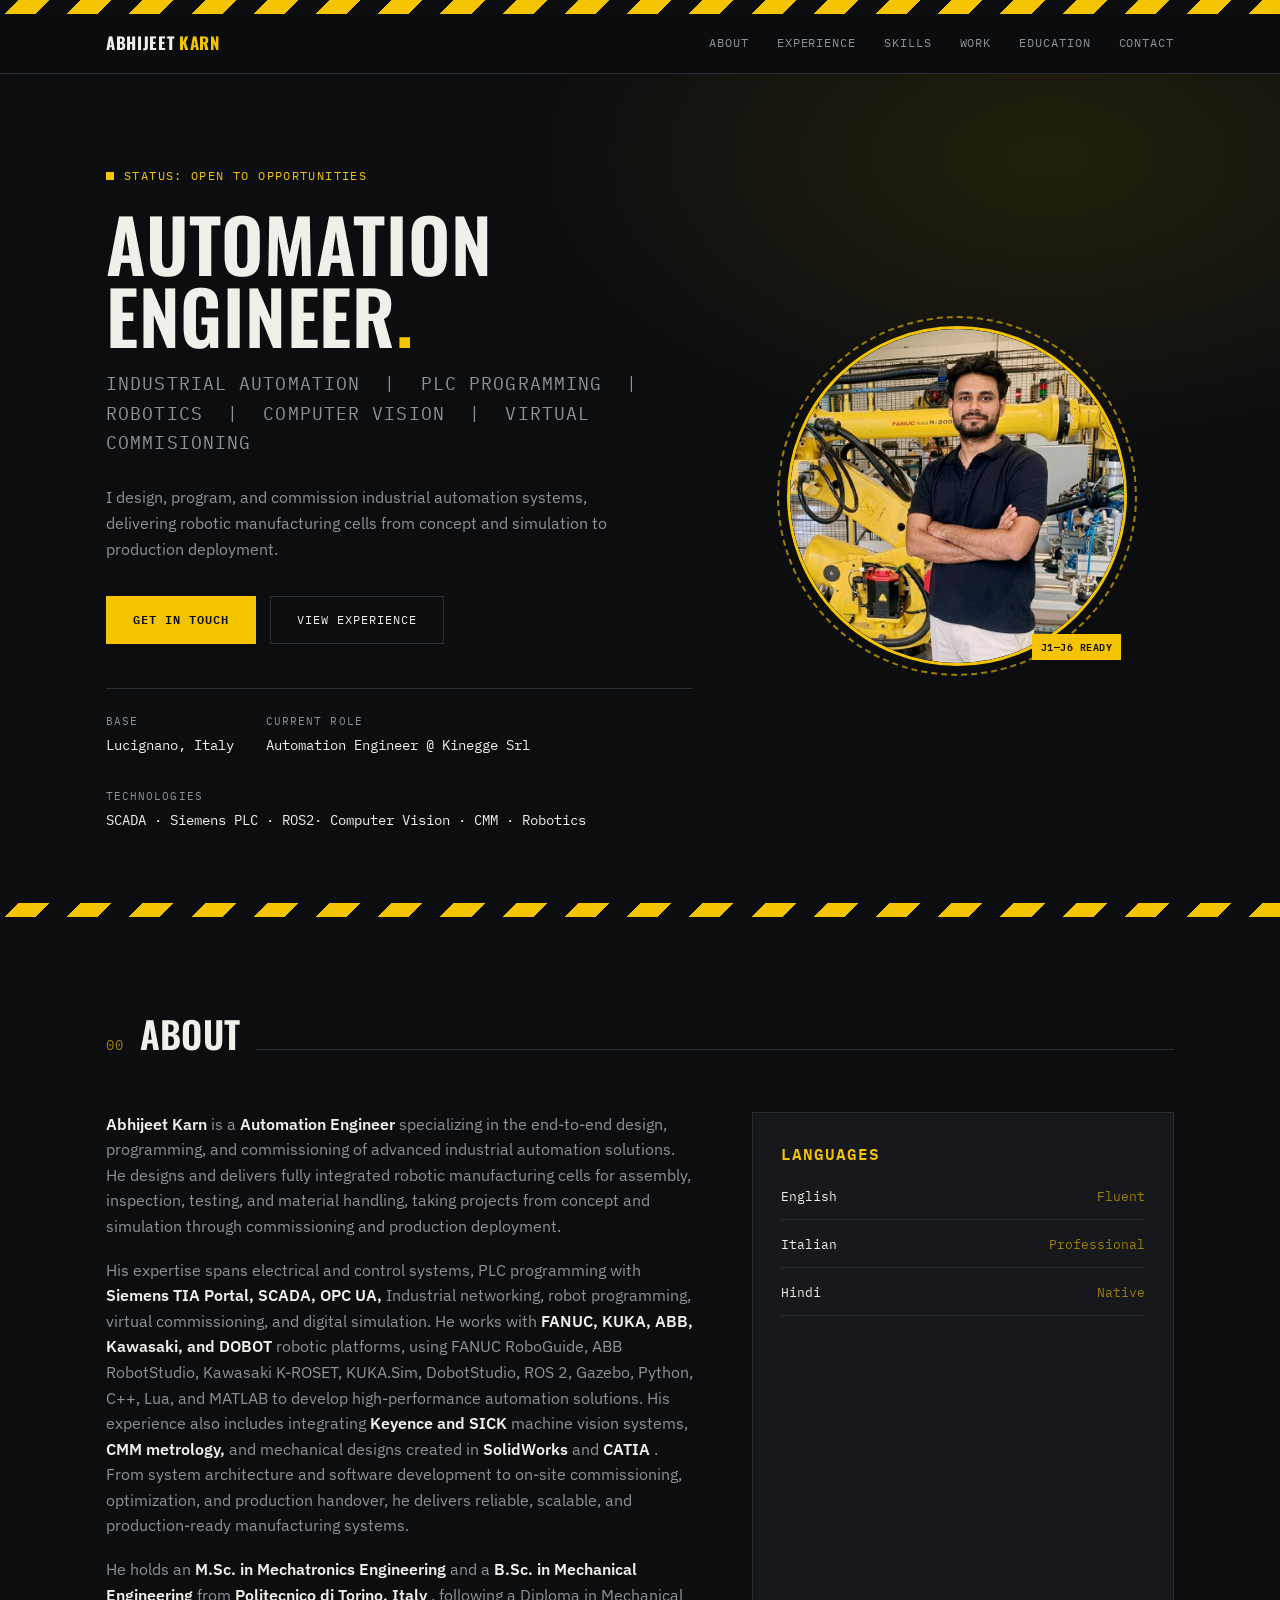
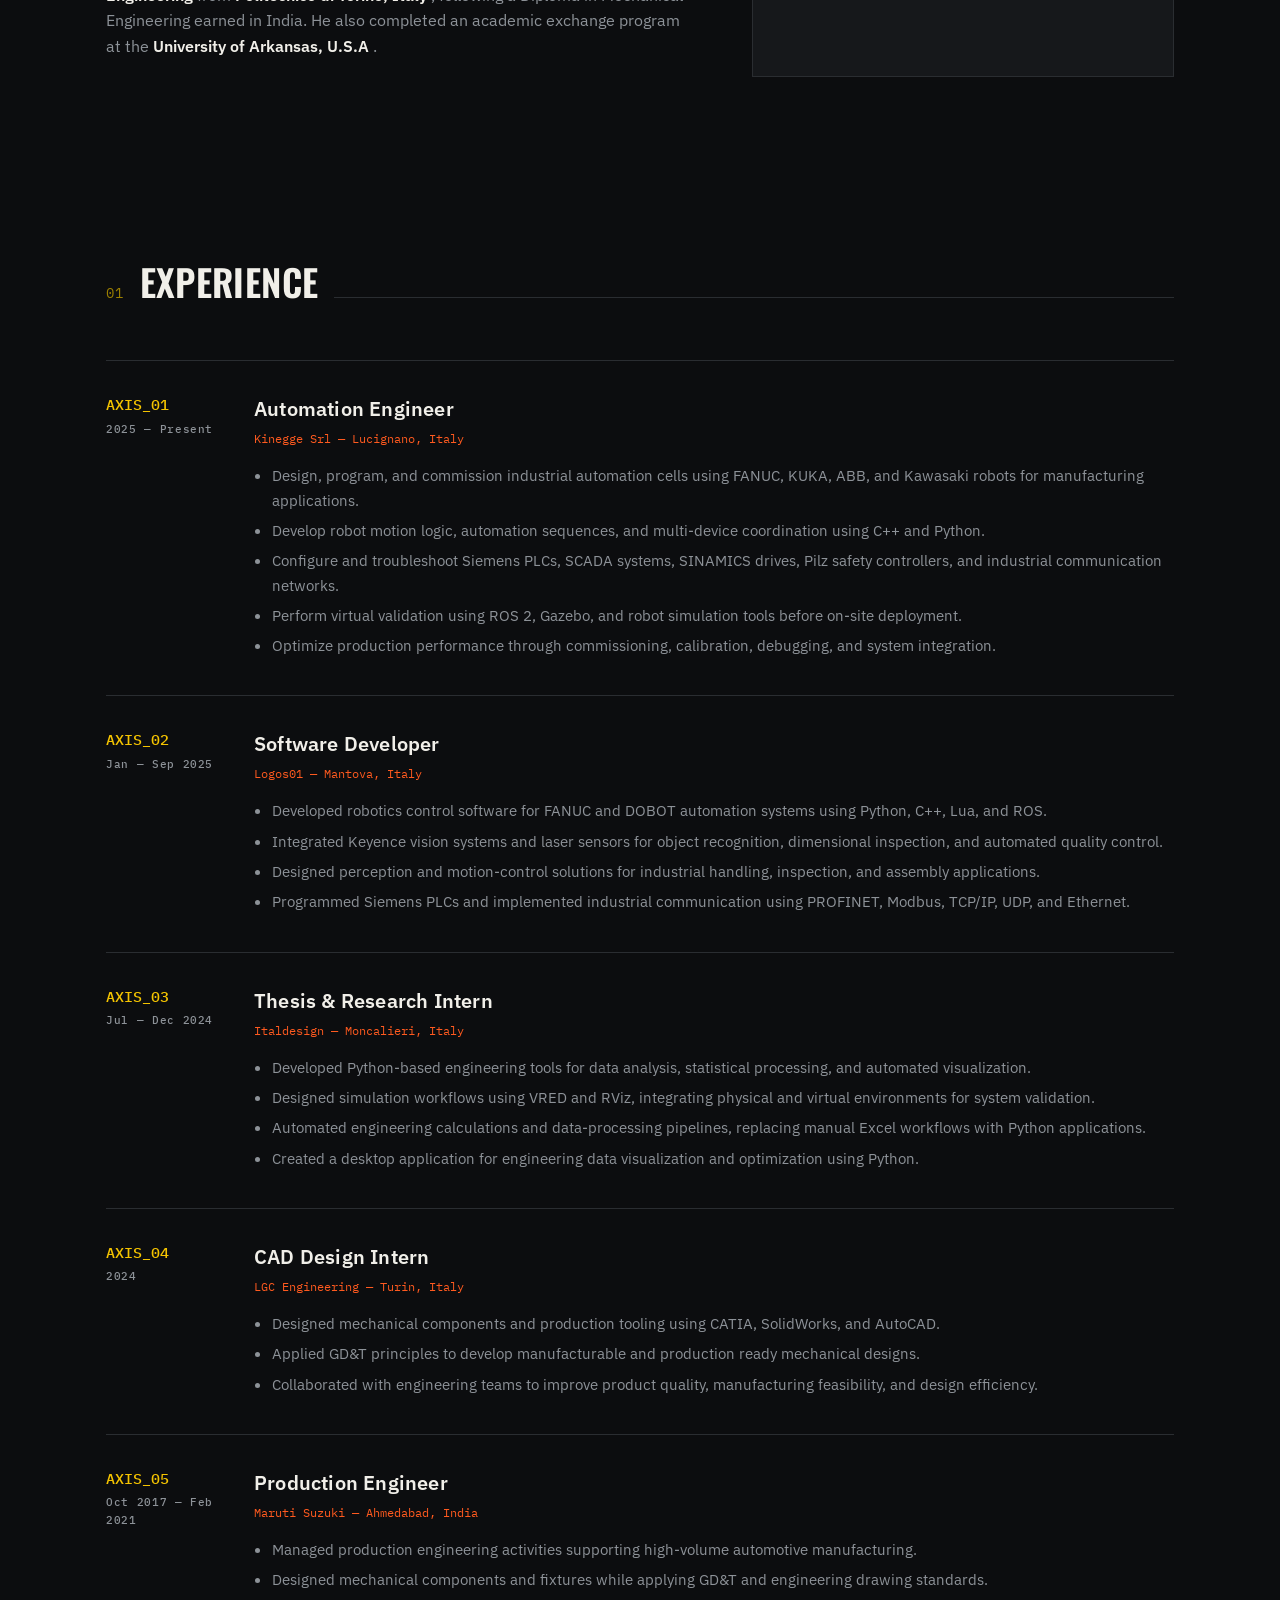
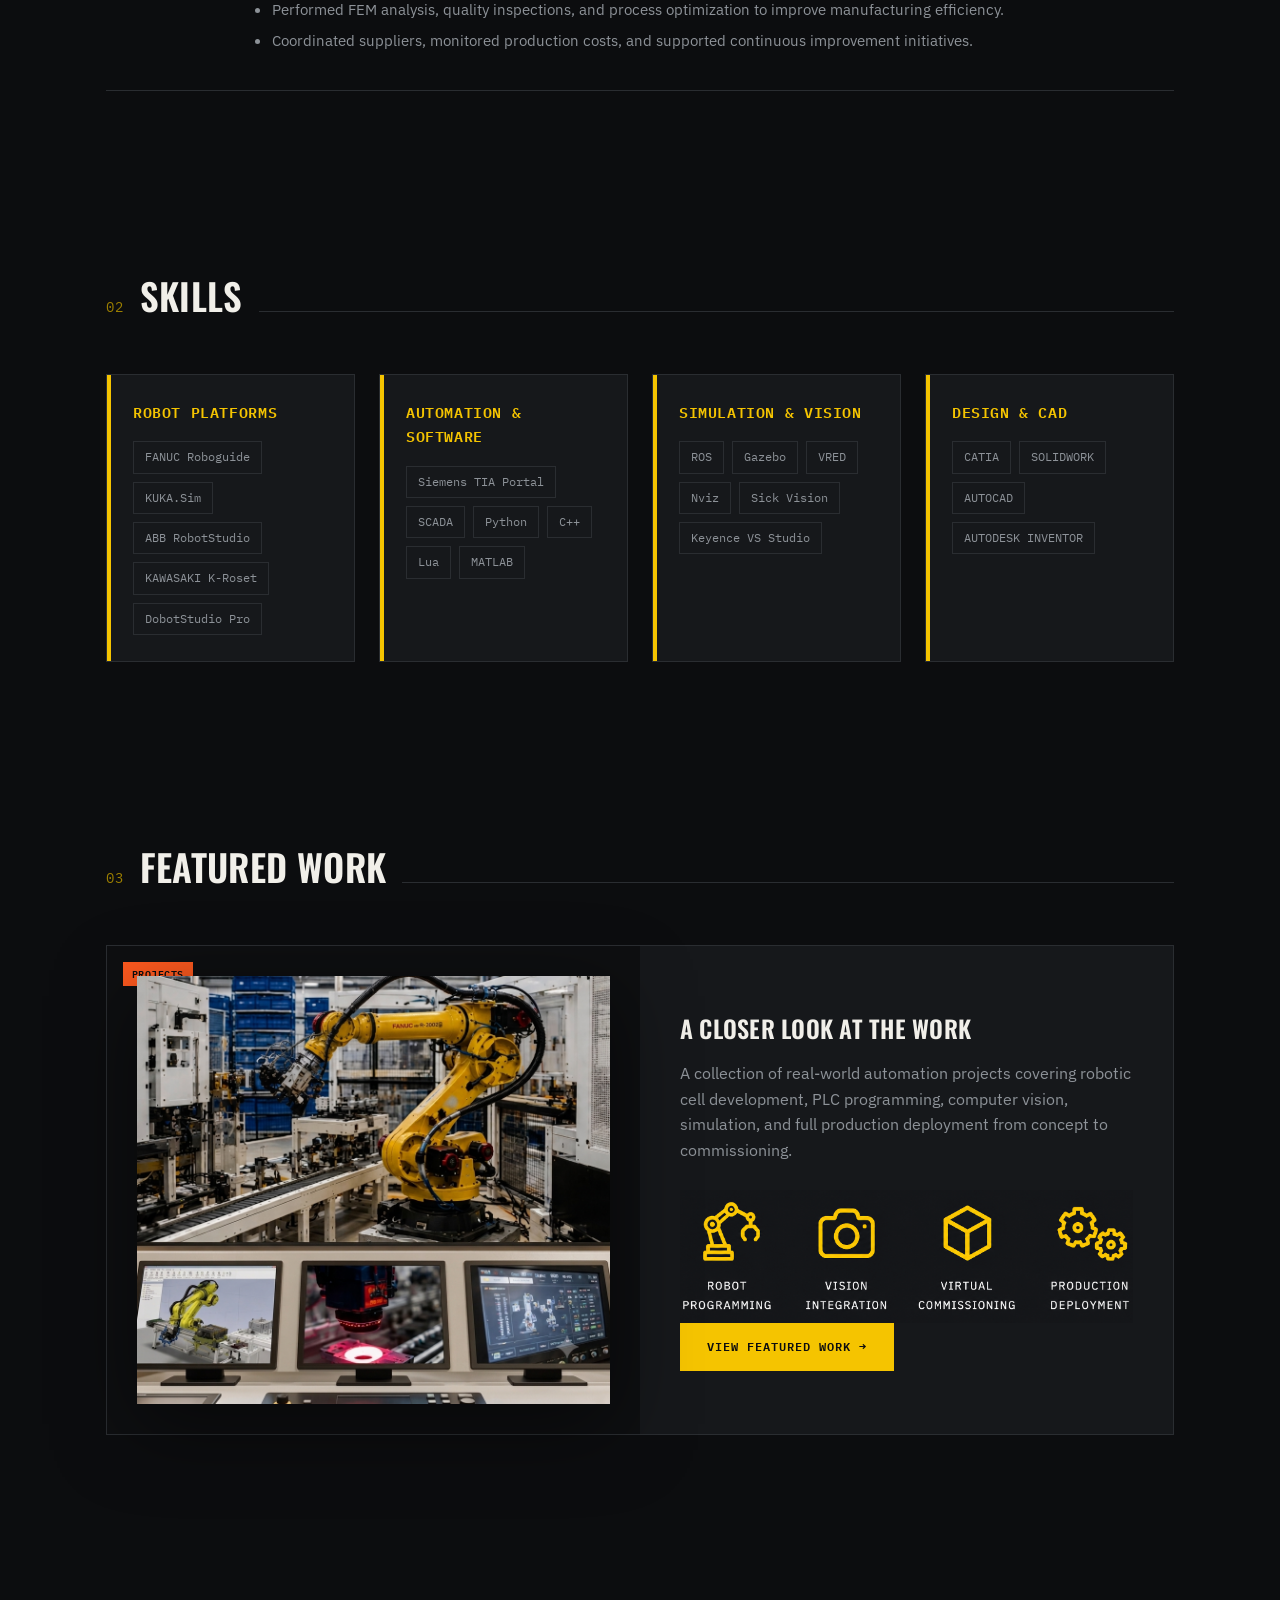
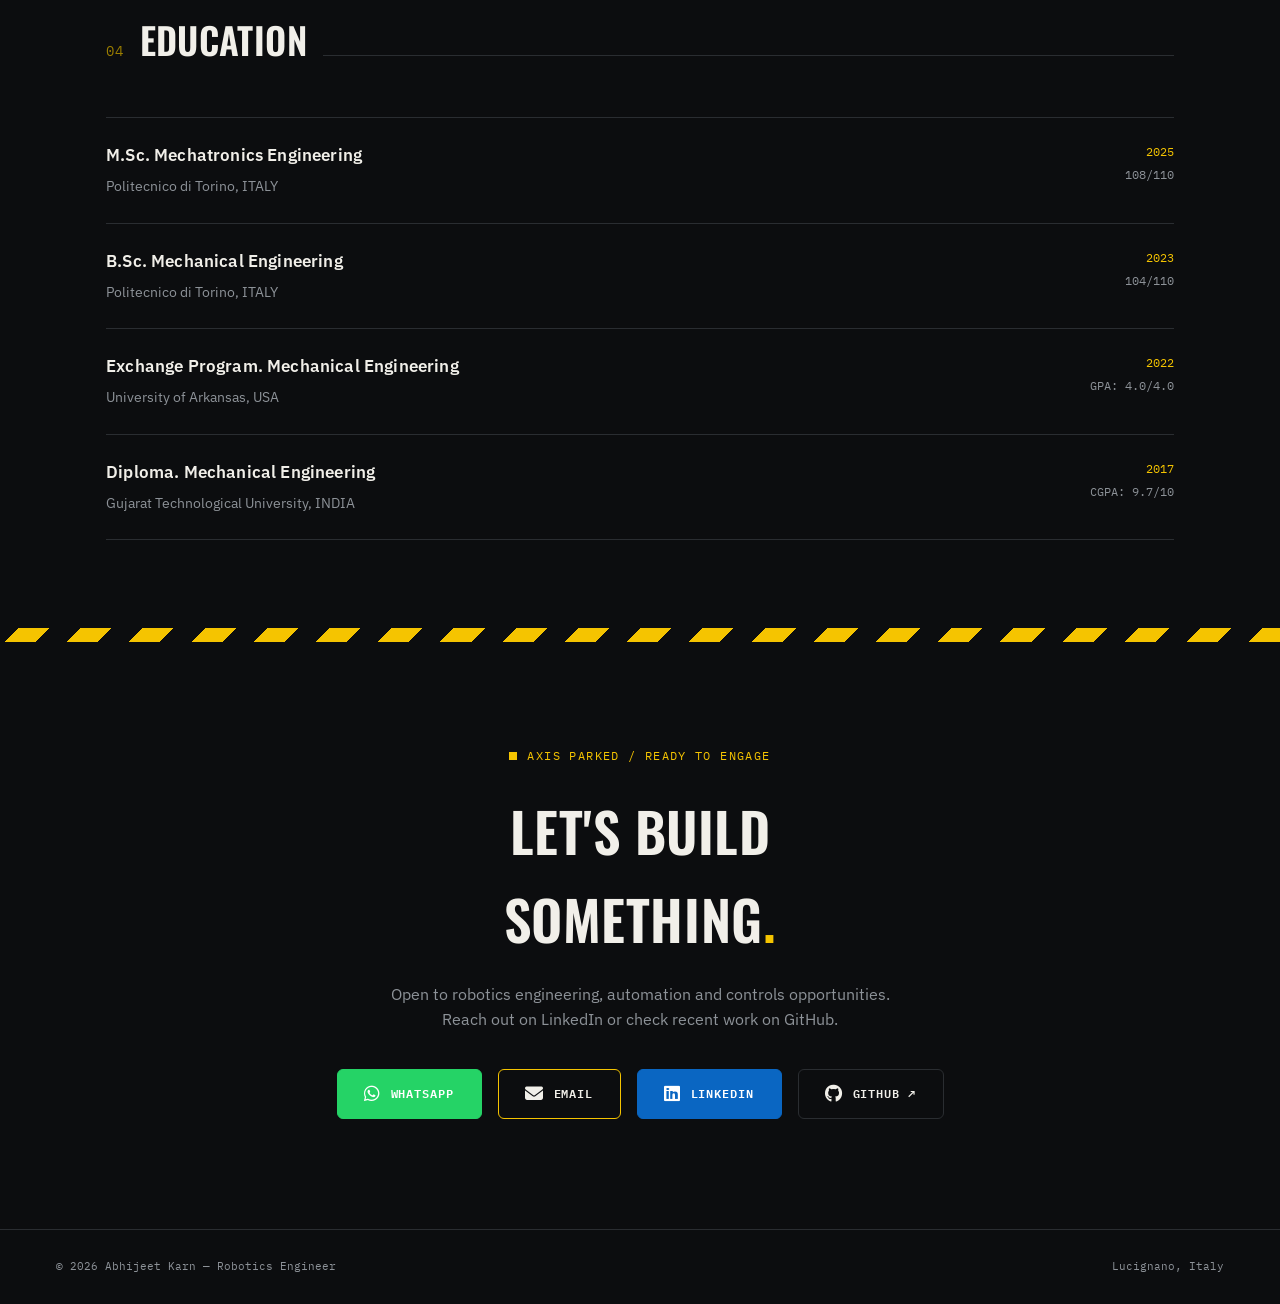
==== index.html @ 708d0314 "portfolio" ====
<!DOCTYPE html>
<html lang="en">
<head>
<meta charset="UTF-8">
<meta name="viewport" content="width=device-width, initial-scale=1.0">
<title>Abhijeet Karn — Automation Engineer</title>
<link rel="preconnect" href="https://fonts.googleapis.com">
<link rel="preconnect" href="https://fonts.gstatic.com" crossorigin>
<link href="https://fonts.googleapis.com/css2?family=Oswald:wght@400;500;600;700&family=IBM+Plex+Sans:wght@400;500;600&family=IBM+Plex+Mono:wght@400;500&display=swap" rel="stylesheet">
<link rel="stylesheet" href="styles.css">
</head>
<body>

<div class="hazard"></div>

<header class="nav">
  <div class="nav-inner">
    <div class="nav-logo">ABHIJEET <span>KARN</span></div>
    <nav class="nav-links">
      <a href="#about">About</a>
      <a href="#experience">Experience</a>
      <a href="#skills">Skills</a>
      <a href="work.html">Work</a>
      <a href="#education">Education</a>
      <a href="#contact">Contact</a>
    </nav>
  </div>
</header>

<section class="hero">
  <div class="wrap hero-grid">
    <div>
      <div class="eyebrow mono">Status: Open to opportunities</div>
      <h1>Automation<br>Engineer<span class="accent">.</span></h1>
      <div class="hero-role mono">Industrial Automation &nbsp;|&nbsp; PLC Programming &nbsp;|&nbsp; Robotics &nbsp;|&nbsp; Computer Vision &nbsp;|&nbsp; Virtual Commisioning</div>
      <p class="hero-desc">I design, program, and commission industrial automation systems, delivering robotic manufacturing cells from concept and simulation to production deployment.</p>
      <div class="hero-cta">
        <a href="#contact" class="btn btn-solid">Get in touch</a>
        <a href="#experience" class="btn btn-ghost">View experience</a>
      </div>
      <div class="hero-meta">
        <div><div class="label">Base</div><div class="value">Lucignano, Italy</div></div>
        <div><div class="label">Current role</div><div class="value">Automation Engineer @ Kinegge Srl</div></div>
        <div><div class="label">TECHNOLOGIES</div><div class="value">SCADA · Siemens PLC · ROS2· Computer Vision · CMM · Robotics </div></div>
      </div>
    </div>
    <div class="hero-photo-col">
      <div class="photo-ring">
        <img src="images/abhi.jpg" alt="Abhijeet Karn">
        <div class="photo-tag">J1&mdash;J6 READY</div>
      </div>
    </div>
  </div>
</section>

<div class="hazard"></div>

<section id="about">
  <div class="wrap">
    <div class="section-head">
      <span class="section-num mono">00</span>
      <h2>About</h2>
      <div class="section-line"></div>
    </div>
    <div class="about-grid">
      <div class="about-text">
        <p><strong>Abhijeet Karn</strong> is a <strong>Automation Engineer </strong> specializing in the end-to-end design, programming, and commissioning of advanced industrial automation solutions. He designs and delivers fully integrated robotic manufacturing cells for assembly, inspection, testing, and material handling, taking projects from concept and simulation through commissioning and production deployment.</p>
        <p>His expertise spans electrical and control systems, PLC programming with <strong> Siemens TIA Portal, SCADA, OPC UA, </strong> Industrial networking, robot programming, virtual commissioning, and digital simulation. He works with <strong> FANUC, KUKA, ABB, Kawasaki, and DOBOT </strong> robotic platforms, using FANUC RoboGuide, ABB RobotStudio, Kawasaki K-ROSET, KUKA.Sim, DobotStudio, ROS 2, Gazebo, Python, C++, Lua, and MATLAB to develop high-performance automation solutions. His experience also includes integrating <strong> Keyence and SICK </strong> machine vision systems, <strong> CMM metrology, </strong> and mechanical designs created in <strong> SolidWorks </strong> and <strong> CATIA </strong>. From system architecture and software development to on-site commissioning, optimization, and production handover, he delivers reliable, scalable, and production-ready manufacturing systems. </p>
        <p>He holds an <strong> M.Sc. in Mechatronics Engineering </strong> and a <strong> B.Sc. in Mechanical Engineering </strong> from <strong> Politecnico di Torino, Italy </strong>, following a Diploma in Mechanical Engineering earned in India. He also completed an academic exchange program at the <strong> University of Arkansas, U.S.A </strong>. </p>
      </div>
      <div class="panel-box">
        <h3 class="mono">Languages</h3>
        <div class="lang-list">
          <div class="lang-row"><span>English</span><span class="level">Fluent</span></div>
          <div class="lang-row"><span>Italian</span><span class="level">Professional</span></div>
          <div class="lang-row"><span>Hindi</span><span class="level">Native</span></div>
        </div>
      </div>
    </div>
  </div>
</section>

<section id="experience">
  <div class="wrap">
    <div class="section-head">
      <span class="section-num mono">01</span>
      <h2>Experience</h2>
      <div class="section-line"></div>
    </div>

    <div class="axis-item">
      <div class="axis-label">AXIS_01<span class="sub">2025 — Present</span></div>
      <div class="axis-role">
        <h3>Automation Engineer</h3>
        <span class="org">Kinegge Srl — Lucignano, Italy</span>
        <ul>
          <li>Design, program, and commission industrial automation cells using FANUC, KUKA, ABB, and Kawasaki robots for manufacturing applications.</li>
          <li>Develop robot motion logic, automation sequences, and multi-device coordination using C++ and Python.</li>
          <li>Configure and troubleshoot Siemens PLCs, SCADA systems, SINAMICS drives, Pilz safety controllers, and industrial communication networks.</li>
          <li>Perform virtual validation using ROS 2, Gazebo, and robot simulation tools before on-site deployment.</li>
          <li>Optimize production performance through commissioning, calibration, debugging, and system integration.</li>
        </ul>
      </div>
    </div>

    <div class="axis-item">
      <div class="axis-label">AXIS_02<span class="sub">Jan — Sep 2025</span></div>
      <div class="axis-role">
        <h3>Software Developer</h3>
        <span class="org">Logos01 — Mantova, Italy</span>
        <ul>
          <li>Developed robotics control software for FANUC and DOBOT automation systems using Python, C++, Lua, and ROS.</li>
          <li>Integrated Keyence vision systems and laser sensors for object recognition, dimensional inspection, and automated quality control.</li>
          <li>Designed perception and motion-control solutions for industrial handling, inspection, and assembly applications.</li>
          <li>Programmed Siemens PLCs and implemented industrial communication using PROFINET, Modbus, TCP/IP, UDP, and Ethernet.</li>
        </ul>
      </div>
    </div>

    <div class="axis-item">
      <div class="axis-label">AXIS_03<span class="sub">Jul — Dec 2024</span></div>
      <div class="axis-role">
        <h3>Thesis &amp; Research Intern</h3>
        <span class="org">Italdesign — Moncalieri, Italy</span>
        <ul>
          <li>Developed Python-based engineering tools for data analysis, statistical processing, and automated visualization.</li>
          <li>Designed simulation workflows using VRED and RViz, integrating physical and virtual environments for system validation.</li>
          <li>Automated engineering calculations and data-processing pipelines, replacing manual Excel workflows with Python applications.</li>
          <li>Created a desktop application for engineering data visualization and optimization using Python.</li>
        </ul>
      </div>
    </div>

    <div class="axis-item">
      <div class="axis-label">AXIS_04<span class="sub">2024</span></div>
      <div class="axis-role">
        <h3>CAD Design Intern</h3>
        <span class="org">LGC Engineering — Turin, Italy</span>
        <ul>
          <li>Designed mechanical components and production tooling using CATIA, SolidWorks, and AutoCAD.</li>
          <li>Applied GD&amp;T principles to develop manufacturable and production ready mechanical designs.</li>
          <li>Collaborated with engineering teams to improve product quality, manufacturing feasibility, and design efficiency.</li>
        </ul>
      </div>
    </div>

    <div class="axis-item">
      <div class="axis-label">AXIS_05<span class="sub">Oct 2017 — Feb 2021</span></div>
      <div class="axis-role">
        <h3>Production Engineer</h3>
        <span class="org">Maruti Suzuki — Ahmedabad, India</span>
        <ul>
          <li>Managed production engineering activities supporting high-volume automotive manufacturing.</li>
          <li>Designed mechanical components and fixtures while applying GD&amp;T and engineering drawing standards.</li>
          <li>Performed FEM analysis, quality inspections, and process optimization to improve manufacturing efficiency.</li>
          <li>Coordinated suppliers, monitored production costs, and supported continuous improvement initiatives.</li>
        </ul>
      </div>
    </div>

  </div>
</section>

<section id="skills">
  <div class="wrap">
    <div class="section-head">
      <span class="section-num mono">02</span>
      <h2>Skills</h2>
      <div class="section-line"></div>
    </div>
    <div class="skills-grid">
      <div class="skill-card">
        <h3 class="mono">Robot Platforms</h3>
        <div class="chip-row">
          <span class="chip">FANUC Roboguide</span>
          <span class="chip">KUKA.Sim</span>
          <span class="chip">ABB RobotStudio</span>
          <span class="chip">KAWASAKI K-Roset</span>
          <span class="chip">DobotStudio Pro</span>
        </div>
      </div>
      <div class="skill-card">
        <h3 class="mono">Automation &amp; Software</h3>
        <div class="chip-row">
          <span class="chip">Siemens TIA Portal</span>
          <span class="chip">SCADA</span>
          <span class="chip">Python</span>
          <span class="chip">C++</span>
          <span class="chip">Lua</span>
          <span class="chip">MATLAB</span>
        </div>
      </div>
      <div class="skill-card">
        <h3 class="mono">Simulation &amp; Vision</h3>
        <div class="chip-row">
          <span class="chip">ROS</span>
          <span class="chip">Gazebo</span>
          <span class="chip">VRED</span>
          <span class="chip">Nviz</span>
          <span class="chip">Sick Vision</span>
          <span class="chip">Keyence VS Studio</span>
        </div>
      </div>
      <div class="skill-card">
        <h3 class="mono">Design &amp; CAD</h3>
        <div class="chip-row">
          <span class="chip">CATIA</span>
          <span class="chip">SOLIDWORK</span>
          <span class="chip">AUTOCAD</span>
          <span class="chip">AUTODESK INVENTOR</span>
        </div>
      </div>
    </div>
  </div>
</section>

<section id="projects">
  <div class="wrap">
    <div class="section-head">
      <span class="section-num mono">03</span>
      <h2>Featured Work</h2>
      <div class="section-line"></div>
    </div>

    <div class="work-teaser">
      <div class="work-teaser-media">
        <span class="tag mono">Projects</span>
        <img src="images/fanuc.png" alt="FANUC dual-arm robot cell working on a vehicle body">
      </div>

      <div class="work-teaser-body">
        <h3>A closer look at the work</h3>
        <p>A collection of real-world automation projects covering robotic cell development, PLC programming, computer vision, simulation, and full production deployment from concept to commissioning.</p>
        <div>


        <!-- Project Highlights -->
<div class="project-highlights">
    <img src="images/highlight2.png"
         alt="Project capabilities">
</div> 

          <a href="work.html" class="btn btn-solid">View Featured Work &rarr;</a>
        </div>
      </div>
    </div>
  </div>
</section>

<section id="education">
  <div class="wrap">
    <div class="section-head">
      <span class="section-num mono">04</span>
      <h2>Education</h2>
      <div class="section-line"></div>
    </div>

    <div class="edu-item">
      <div class="edu-left">
        <h3>M.Sc. Mechatronics Engineering</h3>
        <span>Politecnico di Torino, ITALY</span>
      </div>
      <div class="edu-right">
        <span class="yr">2025</span>
        <span class="score">108/110</span>
      </div>
    </div>

    <div class="edu-item">
      <div class="edu-left">
        <h3>B.Sc. Mechanical Engineering</h3>
        <span>Politecnico di Torino, ITALY</span>
      </div>
      <div class="edu-right">
        <span class="yr">2023</span>
        <span class="score">104/110</span>
      </div>
    </div>

    <div class="edu-item">
      <div class="edu-left">
        <h3>Exchange Program. Mechanical Engineering</h3>
        <span>University of Arkansas, USA</span>
      </div>
      <div class="edu-right">
        <span class="yr">2022</span>
        <span class="score">GPA: 4.0/4.0</span>
      </div>
    </div>

    <div class="edu-item">
      <div class="edu-left">
        <h3>Diploma. Mechanical Engineering</h3>
        <span>Gujarat Technological University, INDIA </span>
      </div>
      <div class="edu-right">
        <span class="yr">2017</span>
        <span class="score">CGPA: 9.7/10</span>
      </div>
    </div>

  </div>
</section>

<div class="hazard"></div>

<section id="contact" class="contact">
  <link rel="stylesheet"href="https://cdnjs.cloudflare.com/ajax/libs/font-awesome/6.6.0/css/all.min.css">
  <div class="wrap">
    <div class="eyebrow mono" style="justify-content:center;">Axis parked / ready to engage</div>
    <h2>Let's build<br>something<span style="color:var(--yellow)">.</span></h2>
    <p>Open to robotics engineering, automation and controls opportunities. Reach out on LinkedIn or check recent work on GitHub.</p>
    <div class="contact-links">
      <a href="https://wa.me/393471992531" target="_blank" class="btn btn-whatsapp"> <i class="fab fa-whatsapp"></i> WhatsApp</a>
      <a href="mailto:abhijeet.karn1463@email.com" class="btn btn-Email"> <i class="fas fa-envelope"></i> Email</a>
      <a href="https://www.linkedin.com/in/abhijeet-karn-062552154/" target="_blank" class="btn btn-linkedin"> <i class="fab fa-linkedin"></i> LinkedIn</a>
      <a href="https://github.com/abhijeet9-beep" target="_blank" class="btn btn-ghost">  <i class="fab fa-github"></i> GitHub ↗</a>
    </div>
  </div>
</section>

<footer>
  <div>© 2026 Abhijeet Karn — Robotics Engineer</div>
  <div>Lucignano, Italy</div>
</footer>

</body>
</html>
---- styles.css ----
:root{
  --bg: #0c0d0f;
  --panel: #16181b;
  --panel-2: #1c1f23;
  --yellow: #f5c400;
  --yellow-dim: #9c7f00;
  --orange: #ff5a1f;
  --text: #f1efe9;
  --text-mute: #8d9298;
  --line: #2a2d31;
  --stripe-size: 22px;
}
*{box-sizing:border-box; margin:0; padding:0;}
html{scroll-behavior:smooth;}
body{
  background:var(--bg);
  color:var(--text);
  font-family:'IBM Plex Sans', sans-serif;
  line-height:1.6;
  -webkit-font-smoothing:antialiased;
}
::selection{background:var(--yellow); color:#0c0d0f;}
a{color:inherit; text-decoration:none;}
img{display:block; max-width:100%;}

.mono{
  font-family:'IBM Plex Mono', monospace;
  letter-spacing:0.06em;
  text-transform:uppercase;
}

h1,h2,h3{
  font-family:'Oswald', sans-serif;
  text-transform:uppercase;
  letter-spacing:0.01em;
  font-weight:600;
}

.wrap{
  max-width:1180px;
  margin:0 auto;
  padding:0 clamp(20px, 5vw, 56px);
}

/* Hazard stripe bar - signature element */
.hazard{
  height:14px;
  width:100%;
  background: repeating-linear-gradient(
    -45deg,
    var(--yellow),
    var(--yellow) var(--stripe-size),
    #0c0d0f var(--stripe-size),
    #0c0d0f calc(var(--stripe-size) * 2)
  );
}

/* NAV */
header.nav{
  position:sticky; top:0; z-index:50;
  background:rgba(12,13,15,0.92);
  backdrop-filter:blur(6px);
  border-bottom:1px solid var(--line);
}
.nav-inner{
  display:flex; align-items:center; justify-content:space-between;
  padding:16px clamp(20px,5vw,56px);
  max-width:1180px; margin:0 auto;
}
.nav-logo{
  font-family:'Oswald', sans-serif;
  font-weight:700;
  font-size:1.05rem;
  letter-spacing:0.04em;
}
.nav-logo span{color:var(--yellow);}
.nav-links{
  display:flex; gap:28px;
  font-family:'IBM Plex Mono', monospace;
  font-size:0.72rem;
  letter-spacing:0.08em;
  text-transform:uppercase;
}
.nav-links a{color:var(--text-mute); transition:color .2s;}
.nav-links a:hover{color:var(--yellow);}
.nav-links a.active{color:var(--yellow);}
@media (max-width:720px){ .nav-links{display:none;} }

/* HERO */
.hero{
  position:relative;
  padding:88px 0 72px;
  overflow:hidden;
  background:
    radial-gradient(ellipse 900px 500px at 82% 10%, rgba(245,196,0,0.10), transparent 60%),
    var(--bg);
}
.hero-grid{
  display:grid;
  grid-template-columns:1.15fr 0.85fr;
  gap:48px;
  align-items:center;
}
@media (max-width:860px){
  .hero-grid{grid-template-columns:1fr; text-align:left;}
  .hero-photo-col{order:-1; max-width:220px;}
}
.eyebrow{
  display:inline-flex; align-items:center; gap:10px;
  font-family:'IBM Plex Mono', monospace;
  font-size:0.72rem; letter-spacing:0.12em;
  color:var(--yellow);
  margin-bottom:22px;
}
.eyebrow::before{
  content:"";
  width:8px; height:8px;
  background:var(--yellow);
  display:inline-block;
  animation:blink 2s infinite;
}
@keyframes blink{ 0%,100%{opacity:1;} 50%{opacity:0.25;} }

.hero h1{
  font-size:clamp(2.6rem, 6vw, 4.6rem);
  line-height:0.98;
  margin-bottom:18px;
}
.hero h1 .accent{color:var(--yellow);}
.hero-role{
  font-family:'IBM Plex Mono', monospace;
  font-size:clamp(0.95rem,2vw,1.15rem);
  color:var(--text-mute);
  margin-bottom:26px;
}
.hero-desc{
  max-width:52ch;
  color:var(--text-mute);
  font-size:1.02rem;
  margin-bottom:34px;
}
.hero-cta{
  display:flex; gap:14px; flex-wrap:wrap;
}
.btn{
  display:inline-flex; align-items:center; gap:8px;
  padding:13px 26px;
  font-family:'IBM Plex Mono', monospace;
  font-size:0.78rem;
  letter-spacing:0.08em;
  text-transform:uppercase;
  border:1px solid var(--yellow);
  transition:all .2s;
  cursor:pointer;
}
.btn-solid{
  background:var(--yellow);
  color:#0c0d0f;
  font-weight:600;
}
.btn-solid:hover{background:#fff; border-color:#fff;}
.btn-ghost{
  color:var(--text);
  border-color:var(--line);
}
.btn-ghost:hover{border-color:var(--yellow); color:var(--yellow);}

.hero-meta{
  display:flex; gap:32px; margin-top:44px;
  padding-top:24px;
  border-top:1px solid var(--line);
  flex-wrap:wrap;
}
.hero-meta div{font-family:'IBM Plex Mono', monospace;}
.hero-meta .label{font-size:0.66rem; color:var(--text-mute); letter-spacing:0.1em; text-transform:uppercase; margin-bottom:4px;}
.hero-meta .value{font-size:0.86rem; color:var(--text);}

.hero-photo-col{
  position:relative;
  display:flex; justify-content:center;
}
.photo-ring{
  position:relative;
  width:min(340px, 80vw);
  aspect-ratio:1/1;
}
.photo-ring::before{
  content:"";
  position:absolute; inset:-10px;
  border:2px dashed var(--yellow-dim);
  border-radius:50%;
  animation:spin 40s linear infinite;
}
@media (prefers-reduced-motion: reduce){
  .photo-ring::before, .eyebrow::before{animation:none;}
}
@keyframes spin{ to{ transform:rotate(360deg); } }
.photo-ring img{
  width:100%; height:100%;
  border-radius:50%;
  object-fit:cover;
  border:3px solid var(--yellow);
}
.photo-tag{
  position:absolute;
  bottom:6px; right:6px;
  background:var(--yellow);
  color:#0c0d0f;
  font-family:'IBM Plex Mono', monospace;
  font-size:0.62rem;
  font-weight:600;
  padding:5px 9px;
  letter-spacing:0.05em;
}

/* SECTION generic */
section{padding:88px 0;}
.section-head{
  display:flex; align-items:baseline; gap:16px;
  margin-bottom:48px;
}
.section-num{
  font-family:'IBM Plex Mono', monospace;
  color:var(--yellow-dim);
  font-size:0.85rem;
}
.section-head h2{
  font-size:clamp(1.7rem, 3vw, 2.3rem);
}
.section-line{flex:1; height:1px; background:var(--line);}

/* ABOUT */
.about-grid{
  display:grid;
  grid-template-columns:1.4fr 1fr;
  gap:56px;
}
@media (max-width:800px){ .about-grid{grid-template-columns:1fr;} }
.about-text p{color:var(--text-mute); margin-bottom:18px; max-width:60ch;}
.about-text strong{color:var(--text); font-weight:600;}
.lang-list{
  display:flex; flex-direction:column; gap:14px;
}
.lang-row{
  display:flex; justify-content:space-between; align-items:center;
  padding-bottom:12px;
  border-bottom:1px solid var(--line);
  font-family:'IBM Plex Mono', monospace;
  font-size:0.82rem;
}
.lang-row .level{color:var(--yellow-dim);}
.panel-box{
  background:var(--panel);
  border:1px solid var(--line);
  padding:28px;
}
.panel-box h3{
  font-size:1rem;
  margin-bottom:20px;
  color:var(--yellow);
}

/* EXPERIENCE - axis timeline */
.axis-item{
  display:grid;
  grid-template-columns:120px 1fr;
  gap:28px;
  padding:32px 0;
  border-top:1px solid var(--line);
}
.axis-item:last-child{border-bottom:1px solid var(--line);}
@media (max-width:700px){
  .axis-item{grid-template-columns:1fr; gap:10px;}
}
.axis-label{
  font-family:'IBM Plex Mono', monospace;
  color:var(--yellow);
  font-size:0.92rem;
  font-weight:500;
}
.axis-label .sub{display:block; color:var(--text-mute); font-size:0.68rem; margin-top:4px; letter-spacing:0.06em;}
.axis-role h3{
  font-size:1.25rem;
  margin-bottom:4px;
  text-transform:none;
  font-family:'IBM Plex Sans', sans-serif;
  font-weight:600;
}
.axis-role .org{
  font-family:'IBM Plex Mono', monospace;
  font-size:0.78rem;
  color:var(--orange);
  margin-bottom:14px;
  display:block;
}
.axis-role p{color:var(--text-mute); max-width:68ch; font-size:0.95rem;}
.axis-role ul{margin-top:10px; padding-left:18px; color:var(--text-mute); font-size:0.95rem;}
.axis-role li{margin-bottom:6px;}

/* SKILLS */
.skills-grid{
  display:grid;
  grid-template-columns:repeat(auto-fit, minmax(240px,1fr));
  gap:24px;
}
.skill-card{
  background:var(--panel);
  border:1px solid var(--line);
  padding:26px;
  position:relative;
  overflow:hidden;
}
.skill-card::before{
  content:"";
  position:absolute; top:0; left:0; width:4px; height:100%;
  background:var(--yellow);
}
.skill-card h3{
  font-size:0.95rem;
  color:var(--yellow);
  margin-bottom:16px;
  letter-spacing:0.04em;
}
.chip-row{display:flex; flex-wrap:wrap; gap:8px;}
.chip{
  font-family:'IBM Plex Mono', monospace;
  font-size:0.72rem;
  padding:6px 11px;
  border:1px solid var(--line);
  color:var(--text-mute);
}

/* FEATURED WORK TEASER (on index page) */
.work-teaser{
  display:grid;
  grid-template-columns:1fr 1fr;
  gap:0;
  border:1px solid var(--line);
  background:var(--panel);
}
@media (max-width:800px){ .work-teaser{grid-template-columns:1fr;} }
.work-teaser-media{
  background:#0e0f11;
  display:flex; align-items:center; justify-content:center;
  padding:30px;
  position:relative;
  min-height:260px;
}
.work-teaser-media img{
  width:100%;
  filter:drop-shadow(0 20px 40px rgba(0,0,0,0.5));
}
.work-teaser-media .tag{
  position:absolute; top:16px; left:16px;
  font-family:'IBM Plex Mono', monospace;
  font-size:0.62rem;
  background:var(--orange);
  color:#0c0d0f;
  padding:4px 9px;
  font-weight:600;
  letter-spacing:0.05em;
}
.work-teaser-body{
  padding:40px;
  display:flex; flex-direction:column; justify-content:center;
}
.work-teaser-body h3{
  font-size:1.5rem;
  margin-bottom:14px;
}
.work-teaser-body p{color:var(--text-mute); margin-bottom:26px;}

/* WORK HUB GRID (work.html) */
.work-grid{
  display:grid;
  grid-template-columns:repeat(auto-fit, minmax(260px, 1fr));
  gap:24px;
}
.work-card{
  display:block;
  background:var(--panel);
  border:1px solid var(--line);
  overflow:hidden;
  transition:border-color .2s, transform .2s;
}
.work-card:hover{
  border-color:var(--yellow);
  transform:translateY(-3px);
}
.work-card-media{
  background:#0e0f11;
  aspect-ratio:16/10;
  display:flex; align-items:center; justify-content:center;
  position:relative;
  overflow:hidden;
}
.work-card-media img{
  width:100%; height:100%; object-fit:cover;
}
.work-card-num{
  position:absolute; top:14px; left:14px;
  font-family:'IBM Plex Mono', monospace;
  font-size:0.62rem;
  background:var(--yellow);
  color:#0c0d0f;
  padding:4px 9px;
  font-weight:600;
  letter-spacing:0.05em;
}
.work-card-body{padding:22px;}
.work-card-body h3{
  font-size:1.05rem;
  margin-bottom:8px;
  text-transform:none;
  font-family:'IBM Plex Sans', sans-serif;
  font-weight:600;
}
.work-card-body p{
  color:var(--text-mute);
  font-size:0.88rem;
  margin-bottom:14px;
}
.work-card-arrow{
  font-family:'IBM Plex Mono', monospace;
  font-size:0.72rem;
  color:var(--yellow);
  letter-spacing:0.06em;
}

/* PROJECT DETAIL PAGE */
.project-hero{
  padding:56px 0 40px;
}
.breadcrumb{
  font-family:'IBM Plex Mono', monospace;
  font-size:0.7rem;
  letter-spacing:0.08em;
  color:var(--text-mute);
  margin-bottom:24px;
}
.breadcrumb a{color:var(--yellow);}
.breadcrumb a:hover{text-decoration:underline;}
.project-hero-media{
  background:#0e0f11;
  border:1px solid var(--line);
  min-height:320px;
  display:flex; align-items:center; justify-content:center;
  margin-bottom:40px;
  overflow:hidden;
}
.project-hero-media img{width:100%; height:100%; object-fit:cover;}
.project-hero-media .placeholder-label{
  font-family:'IBM Plex Mono', monospace;
  font-size:0.78rem;
  color:var(--text-mute);
  letter-spacing:0.1em;
  text-align:center;
  padding:40px;
}
.project-title-row{
  display:flex; align-items:baseline; gap:16px; flex-wrap:wrap;
  margin-bottom:10px;
}
.project-title-row .tagnum{
  font-family:'IBM Plex Mono', monospace;
  color:var(--yellow);
  font-size:0.85rem;
}
.project-title-row h1{
  font-size:clamp(1.8rem, 4vw, 2.6rem);
}
.project-sub{
  font-family:'IBM Plex Mono', monospace;
  color:var(--text-mute);
  font-size:0.85rem;
  margin-bottom:32px;
}
.project-body-grid{
  display:grid;
  grid-template-columns:1.5fr 1fr;
  gap:48px;
}
@media (max-width:800px){ .project-body-grid{grid-template-columns:1fr;} }
.project-body-grid .about-text p{color:var(--text-mute); margin-bottom:16px;}
.project-nav-links{
  display:flex; justify-content:space-between; align-items:center;
  padding:36px 0 8px;
  border-top:1px solid var(--line);
  margin-top:56px;
  font-family:'IBM Plex Mono', monospace;
  font-size:0.78rem;
}
.project-nav-links a{color:var(--yellow);}
.project-nav-links a:hover{text-decoration:underline;}

/* EDUCATION */
.edu-item{
  display:flex; justify-content:space-between; align-items:flex-start;
  gap:20px;
  padding:24px 0;
  border-top:1px solid var(--line);
  flex-wrap:wrap;
}
.edu-item:last-child{border-bottom:1px solid var(--line);}
.edu-left h3{font-size:1.05rem; font-family:'IBM Plex Sans',sans-serif; font-weight:600; text-transform:none; margin-bottom:4px;}
.edu-left span{color:var(--text-mute); font-size:0.88rem;}
.edu-right{
  text-align:right;
  font-family:'IBM Plex Mono', monospace;
  font-size:0.78rem;
}
.edu-right .yr{color:var(--yellow);}
.edu-right .score{color:var(--text-mute); display:block; margin-top:3px;}

/* ===========================
   CONTACT
=========================== */

.contact{
    text-align:center;
    padding:100px 0 110px;
    position:relative;
}

.contact h2{
    font-size:clamp(2.2rem,5vw,3.4rem);
    margin-bottom:20px;
}

.contact p{
    color:var(--text-mute);
    max-width:50ch;
    margin:0 auto 36px;
}

.contact-links{
    display:flex;
    justify-content:center;
    align-items:center;
    gap:16px;
    flex-wrap:wrap;
}

/* Base Button */
.contact-links .btn{
    display:inline-flex;
    align-items:center;
    justify-content:center;
    gap:10px;
    padding:14px 26px;
    border-radius:6px;
    font-weight:600;
    text-decoration:none;
    transition:all .25s ease;
}

.contact-links .btn i{
    font-size:18px;
}

/* WhatsApp */
.btn-whatsapp{
    background:#25D366;
    color:#fff;
    border:1px solid #25D366;
}

.btn-whatsapp:hover{
    background:#1EBE5D;
    border-color:#1EBE5D;
    color:#fff;
    transform:translateY(-2px);
}

/* Email */
.btn-email{
    background:#EA4335;
    color:#fff;
    border:1px solid #EA4335;
}

.btn-email:hover{
    background:#D93025;
    border-color:#D93025;
    color:#fff;
    transform:translateY(-2px);
}

/* LinkedIn */
.btn-linkedin{
    background:#0A66C2;
    color:#fff;
    border:1px solid #0A66C2;
}

.btn-linkedin:hover{
    background:#004182;
    border-color:#004182;
    color:#fff;
    transform:translateY(-2px);
}

footer{
  border-top:1px solid var(--line);
  padding:28px clamp(20px,5vw,56px);
  display:flex; justify-content:space-between; align-items:center;
  font-family:'IBM Plex Mono', monospace;
  font-size:0.7rem;
  color:var(--text-mute);
  flex-wrap:wrap;
  gap:10px;
}

.page-header{
  padding:64px 0 24px;
}
.page-header h1{
  font-size:clamp(2.2rem, 5vw, 3.2rem);
  margin-bottom:14px;
}
.page-header p{
  color:var(--text-mute);
  max-width:60ch;
}

.project-highlights-image{
    margin:35px 0;
    display:flex;
    justify-content:center;
    align-items:center;
}

.project-highlights-image img{
    width:100%;
    max-width:620px;
    height:auto;
    display:block;
    user-select:none;
    pointer-events:none;
}
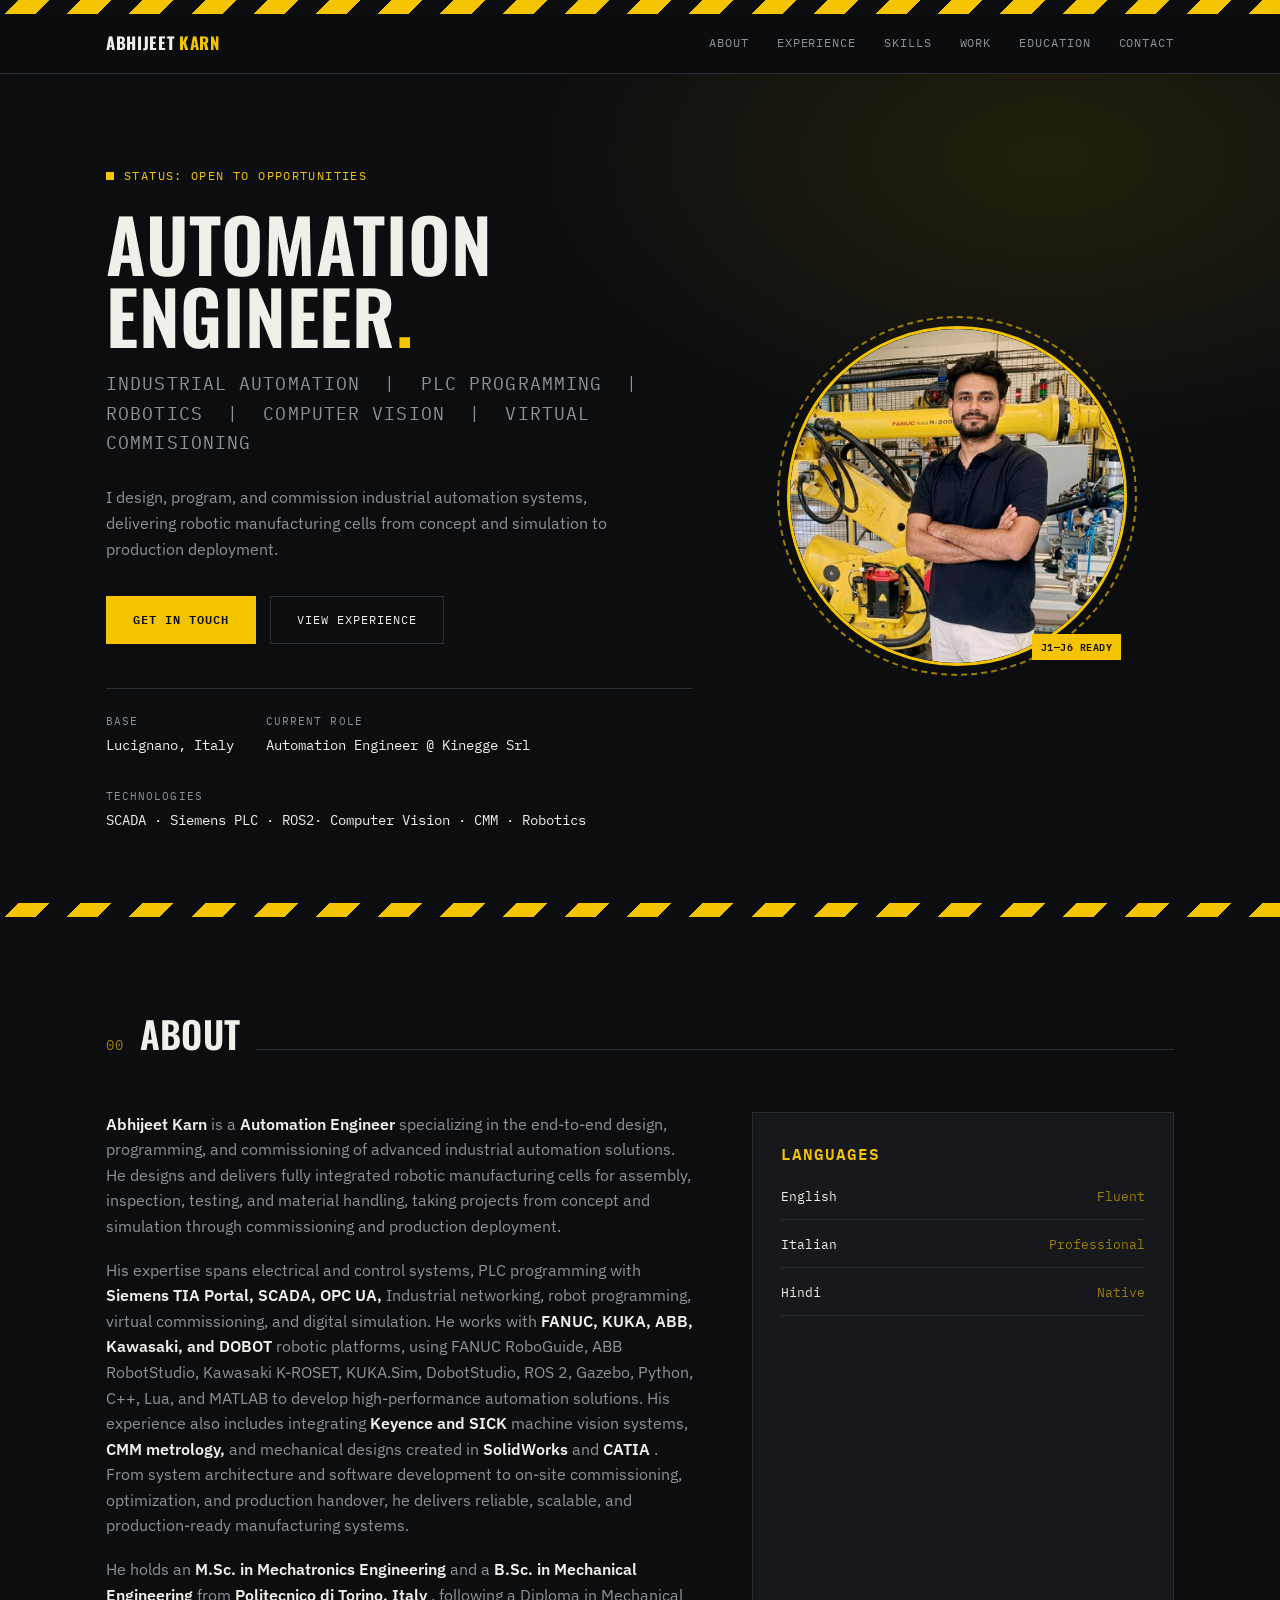
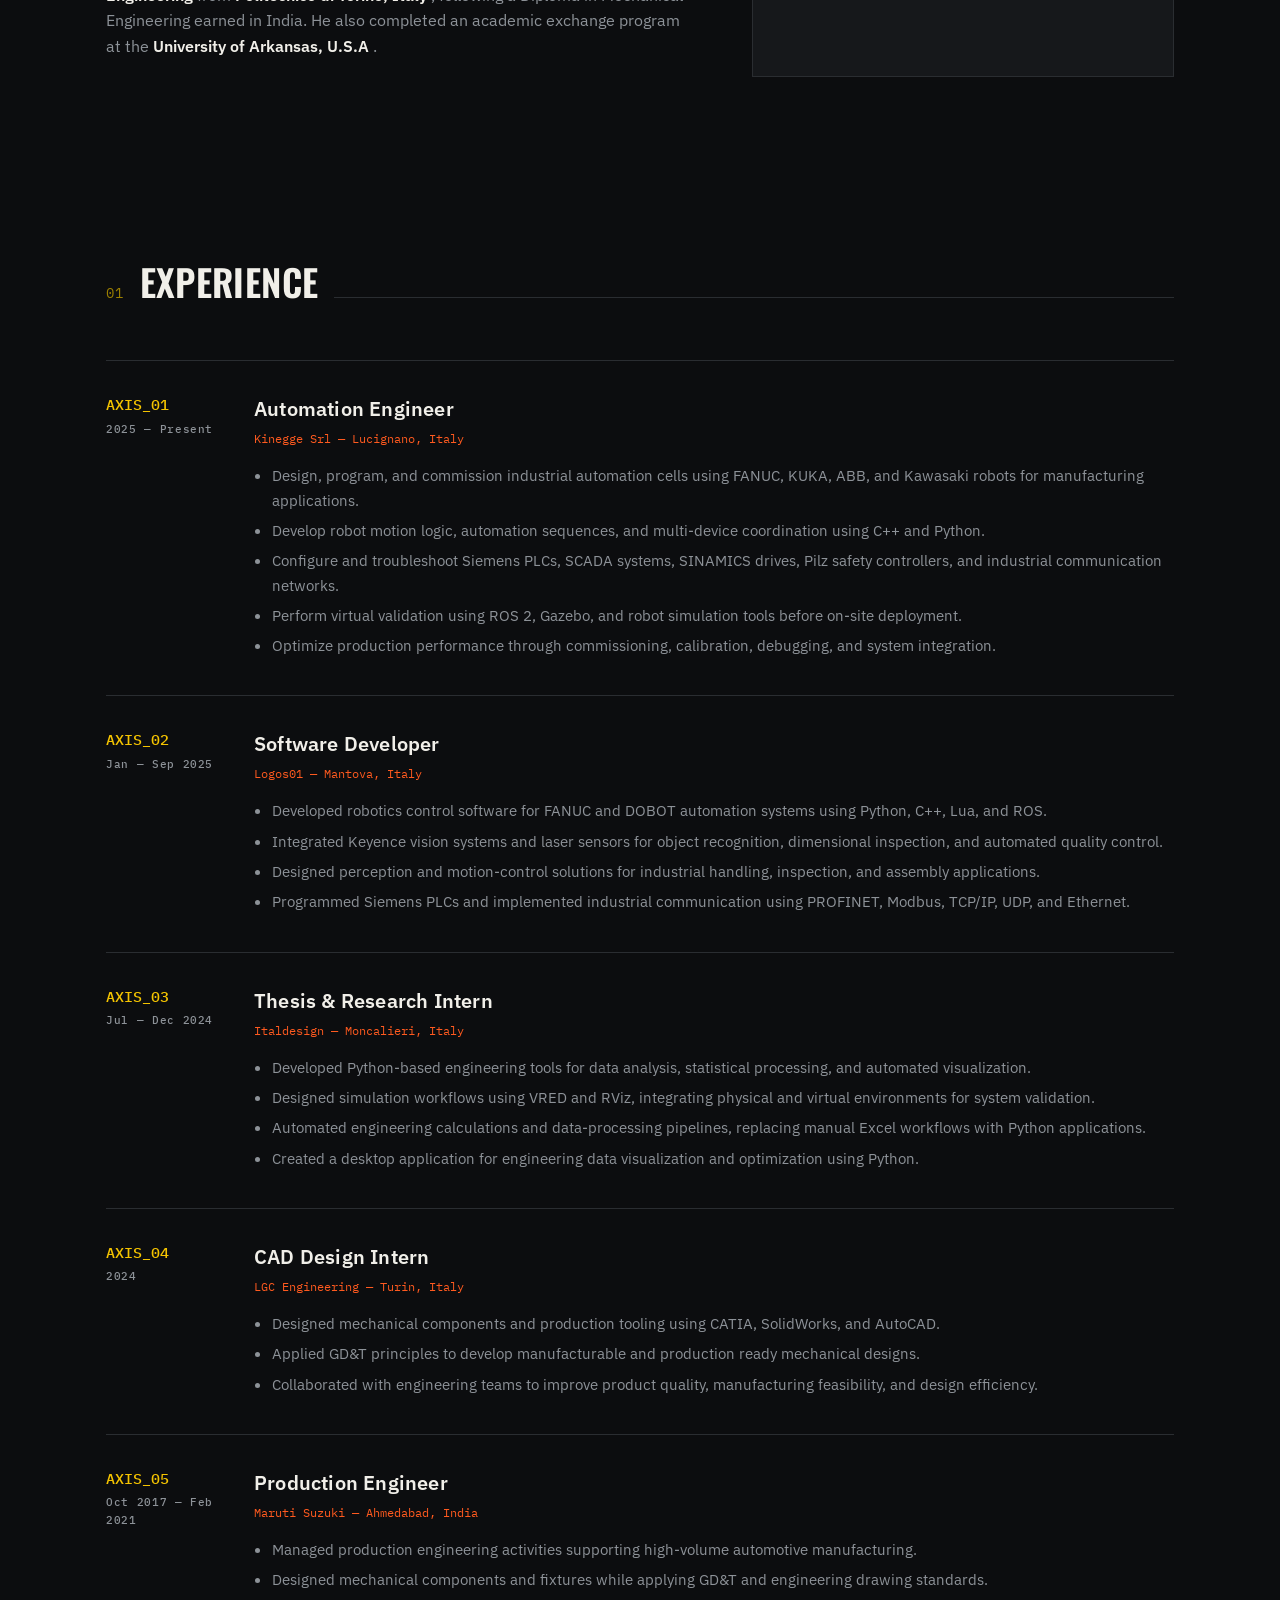
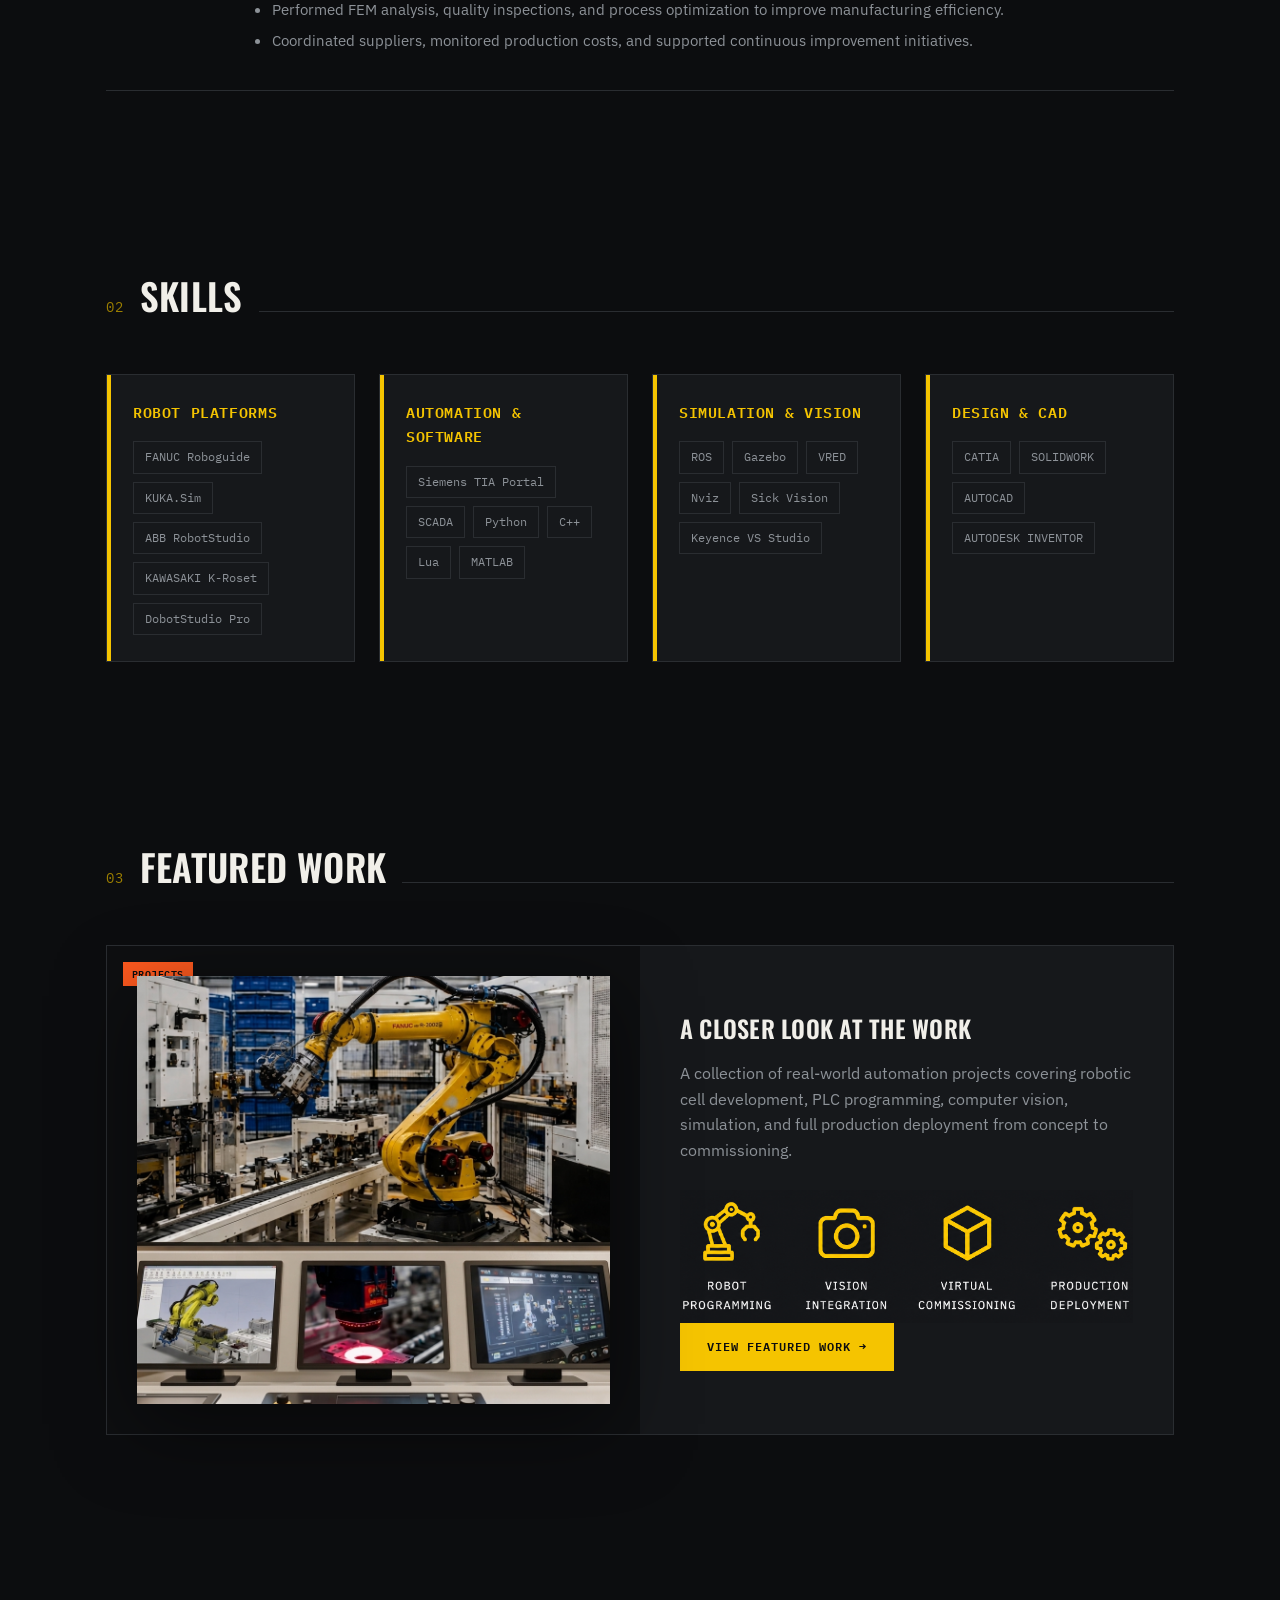
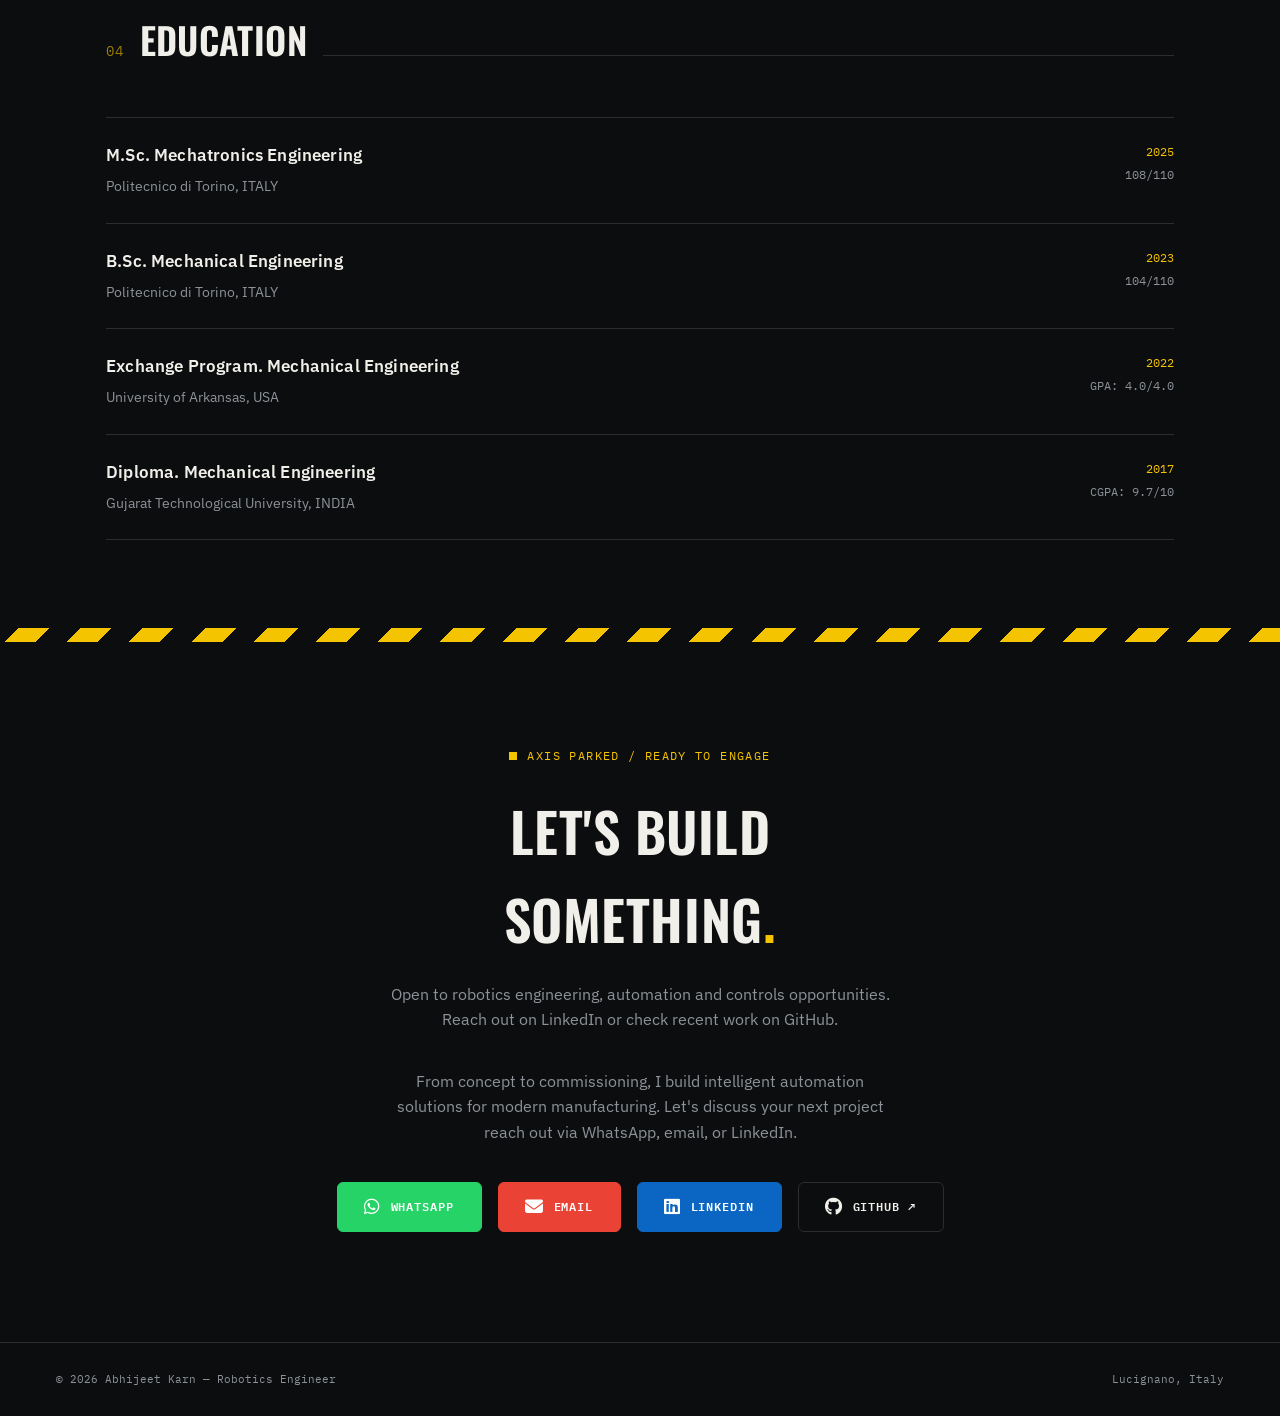
==== commit 2a98a0d1: "upadted" ====
--- a/index.html
+++ b/index.html
@@ -310,9 +310,10 @@
     <div class="eyebrow mono" style="justify-content:center;">Axis parked / ready to engage</div>
     <h2>Let's build<br>something<span style="color:var(--yellow)">.</span></h2>
     <p>Open to robotics engineering, automation and controls opportunities. Reach out on LinkedIn or check recent work on GitHub.</p>
+    <p>From concept to commissioning, I build intelligent automation solutions for modern manufacturing. Let's discuss your next project reach out via WhatsApp, email, or LinkedIn.</p>
     <div class="contact-links">
       <a href="https://wa.me/393471992531" target="_blank" class="btn btn-whatsapp"> <i class="fab fa-whatsapp"></i> WhatsApp</a>
-      <a href="mailto:abhijeet.karn1463@email.com" class="btn btn-Email"> <i class="fas fa-envelope"></i> Email</a>
+      <a href="mailto:abhijeet.karn1463@gmail.com?subject=Project%20Inquiry" class="btn btn-email"> <i class="fas fa-envelope"></i> Email</a>
       <a href="https://www.linkedin.com/in/abhijeet-karn-062552154/" target="_blank" class="btn btn-linkedin"> <i class="fab fa-linkedin"></i> LinkedIn</a>
       <a href="https://github.com/abhijeet9-beep" target="_blank" class="btn btn-ghost">  <i class="fab fa-github"></i> GitHub ↗</a>
     </div>
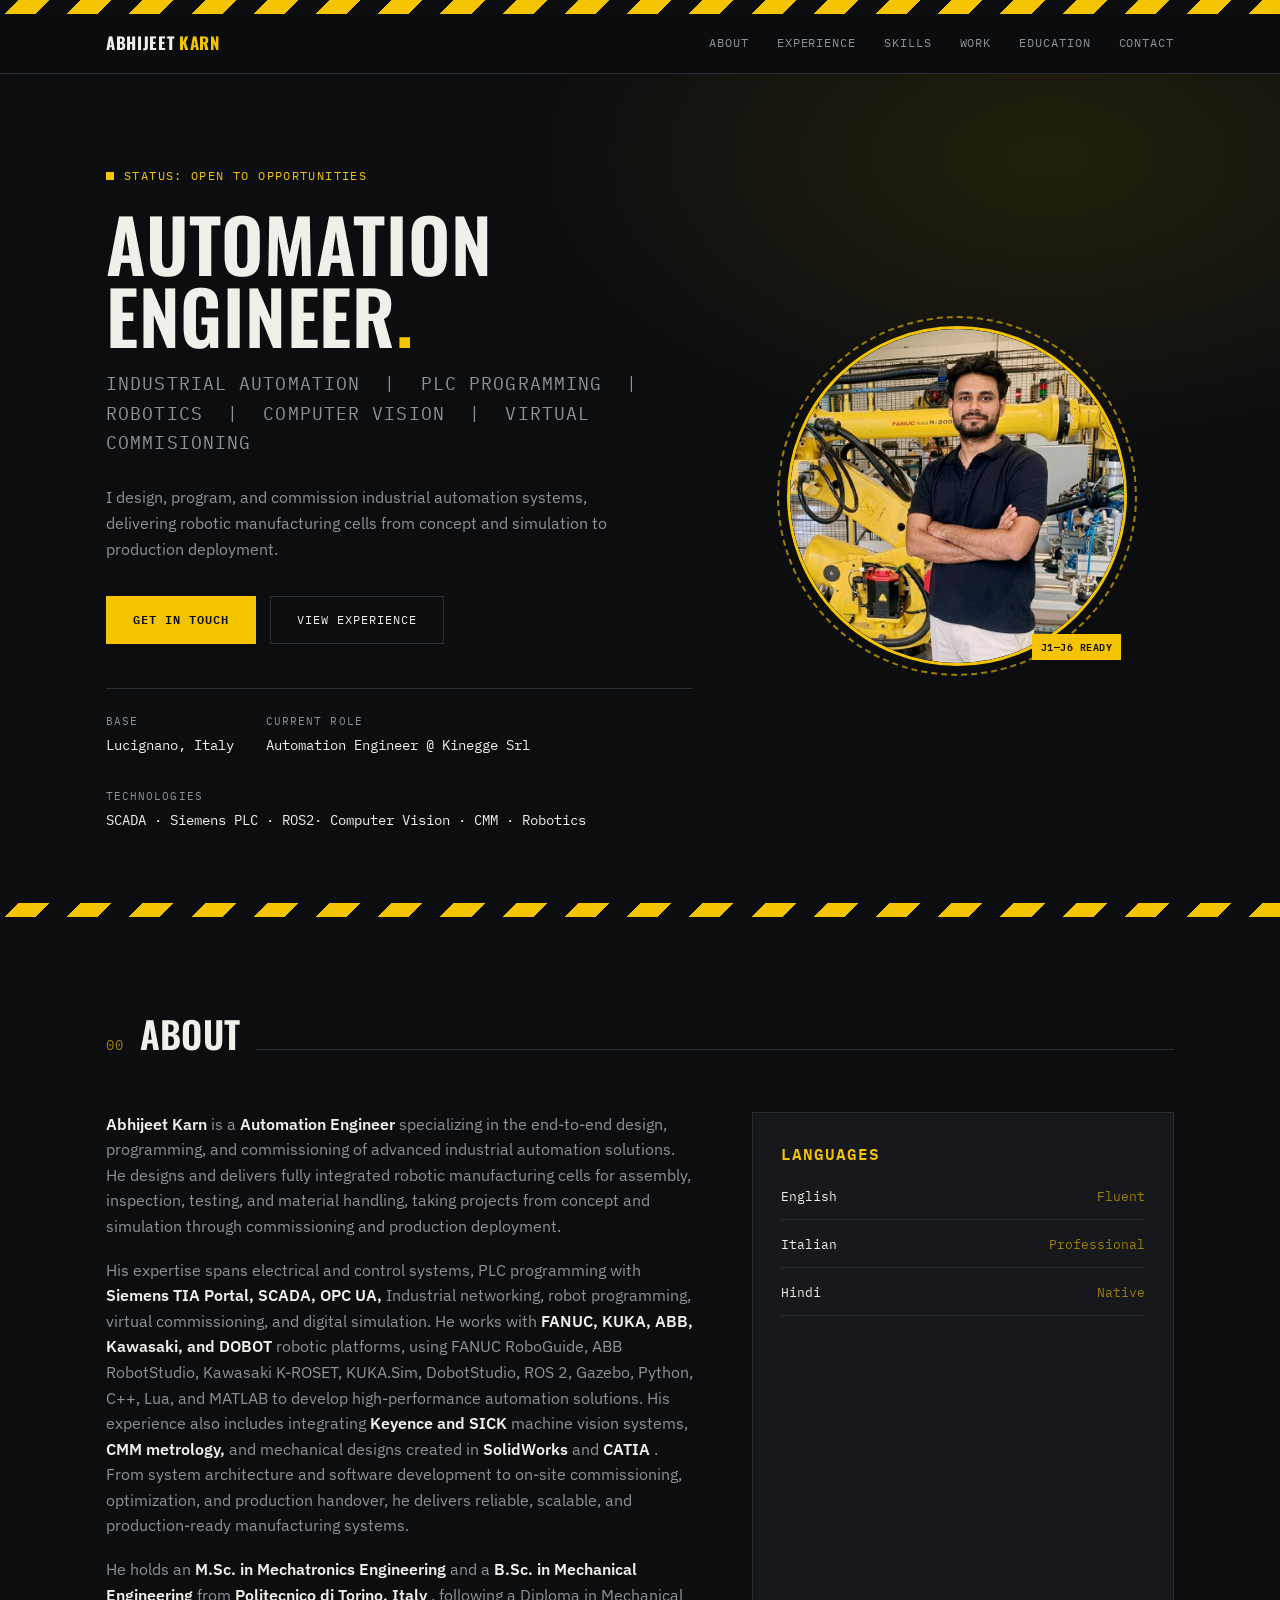
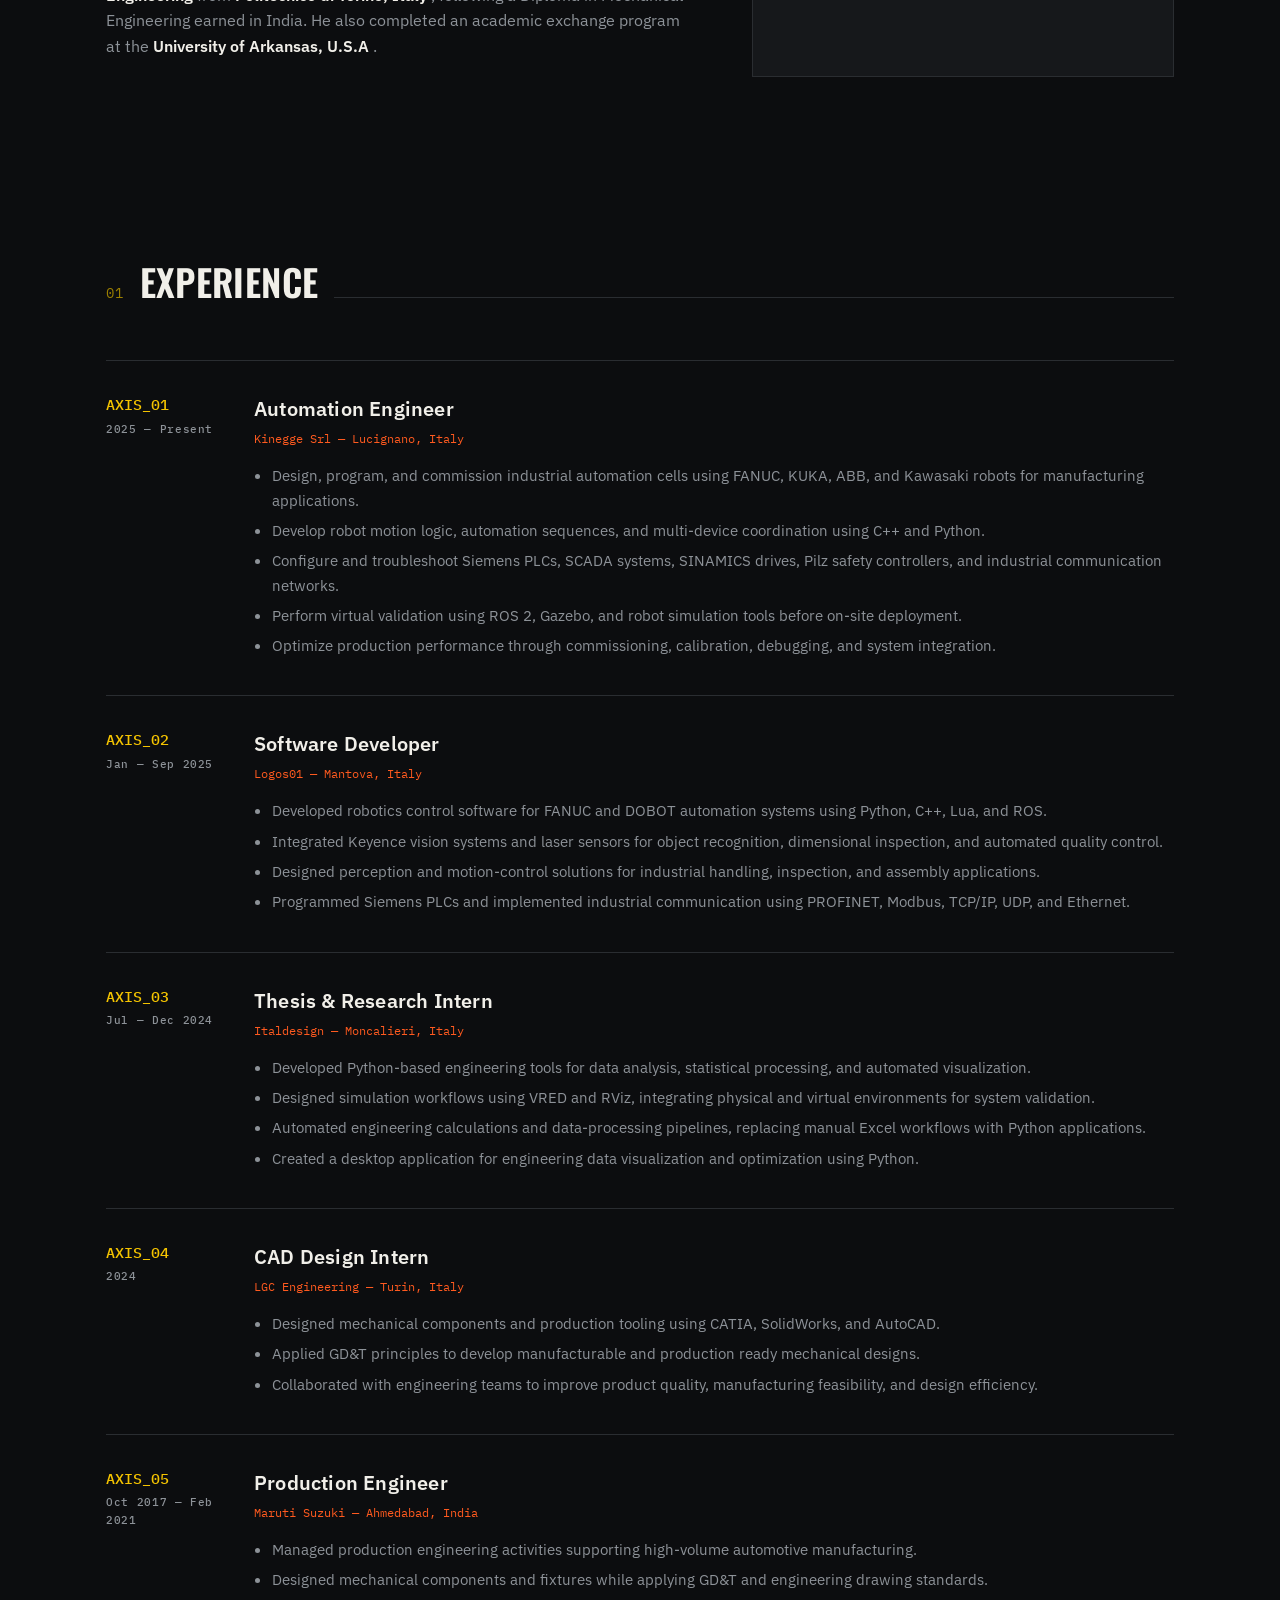
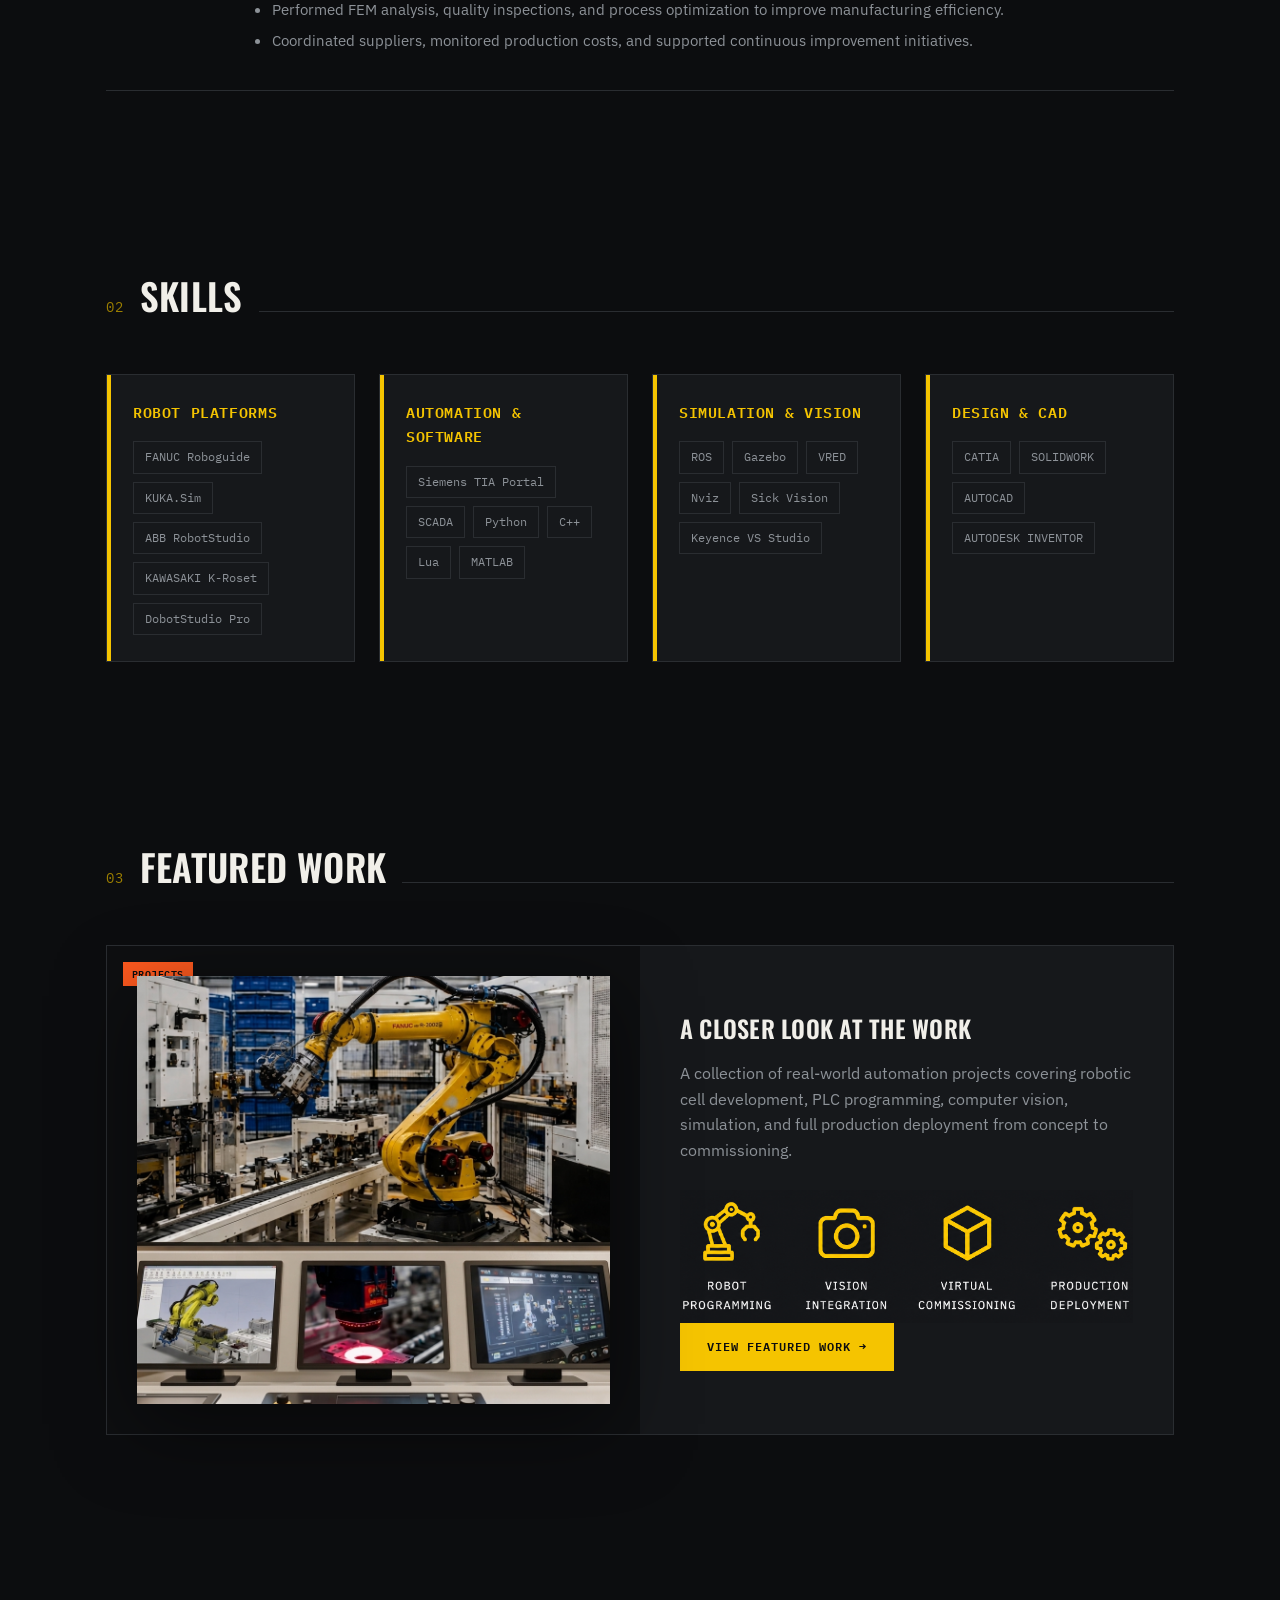
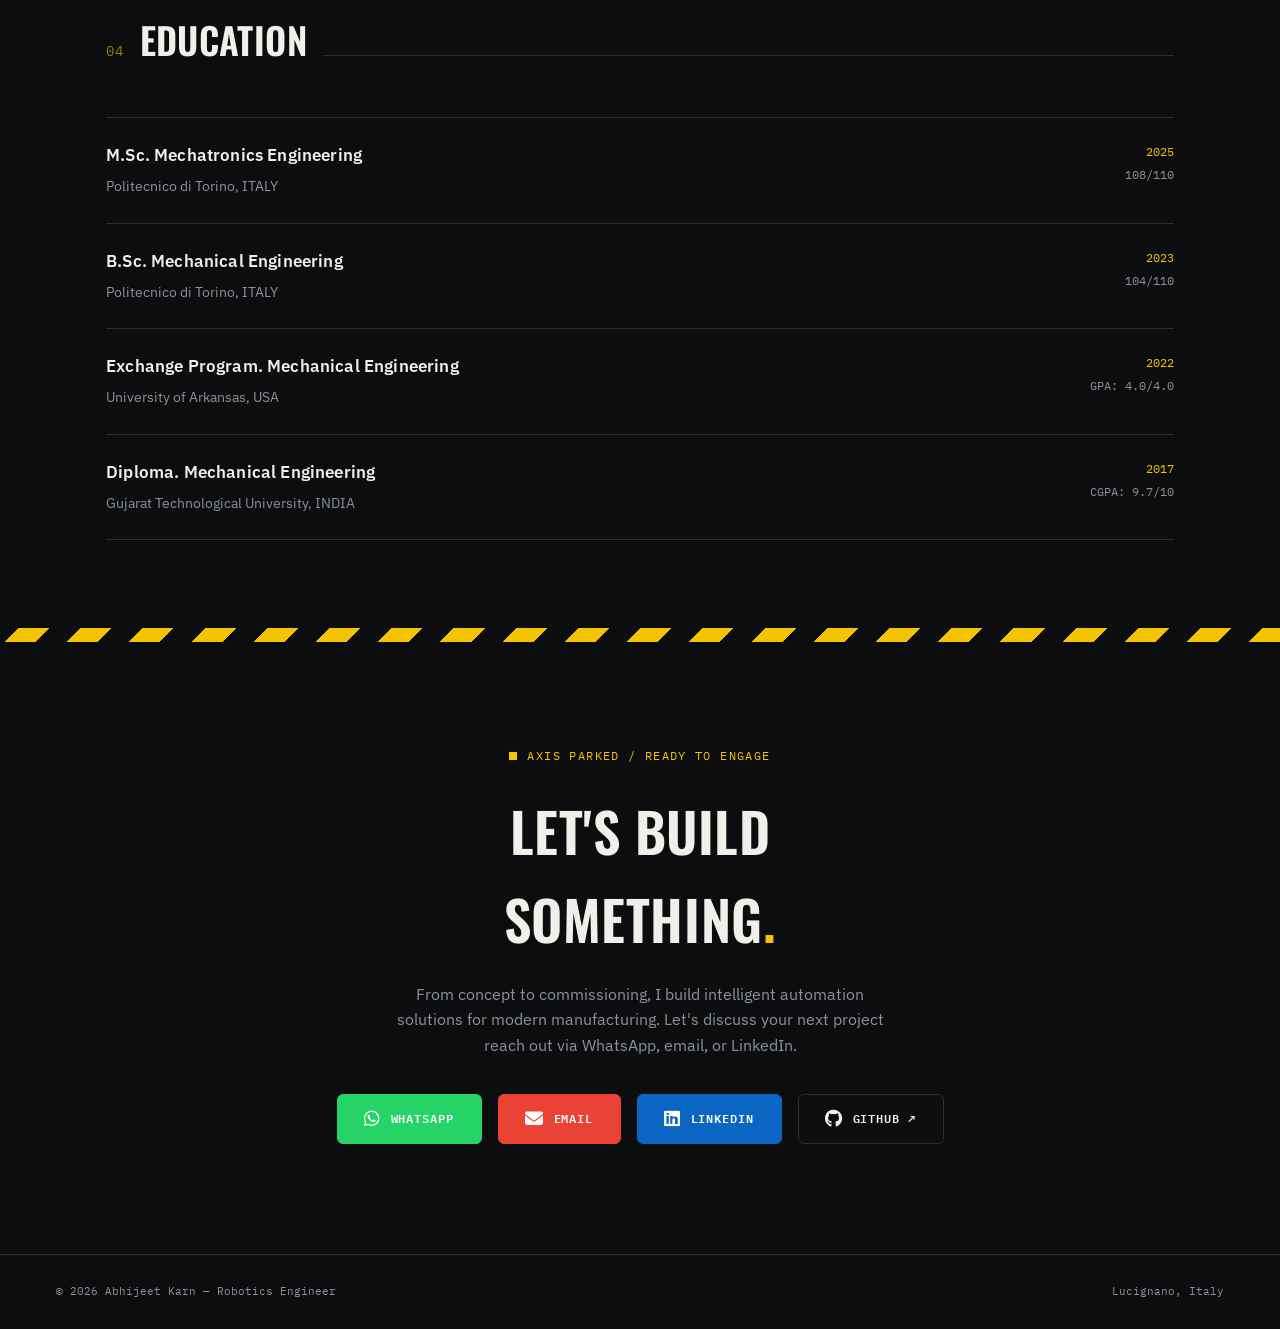
==== commit 7985f6a2: "Update index.html" ====
--- a/index.html
+++ b/index.html
@@ -309,7 +309,6 @@
   <div class="wrap">
     <div class="eyebrow mono" style="justify-content:center;">Axis parked / ready to engage</div>
     <h2>Let's build<br>something<span style="color:var(--yellow)">.</span></h2>
-    <p>Open to robotics engineering, automation and controls opportunities. Reach out on LinkedIn or check recent work on GitHub.</p>
     <p>From concept to commissioning, I build intelligent automation solutions for modern manufacturing. Let's discuss your next project reach out via WhatsApp, email, or LinkedIn.</p>
     <div class="contact-links">
       <a href="https://wa.me/393471992531" target="_blank" class="btn btn-whatsapp"> <i class="fab fa-whatsapp"></i> WhatsApp</a>
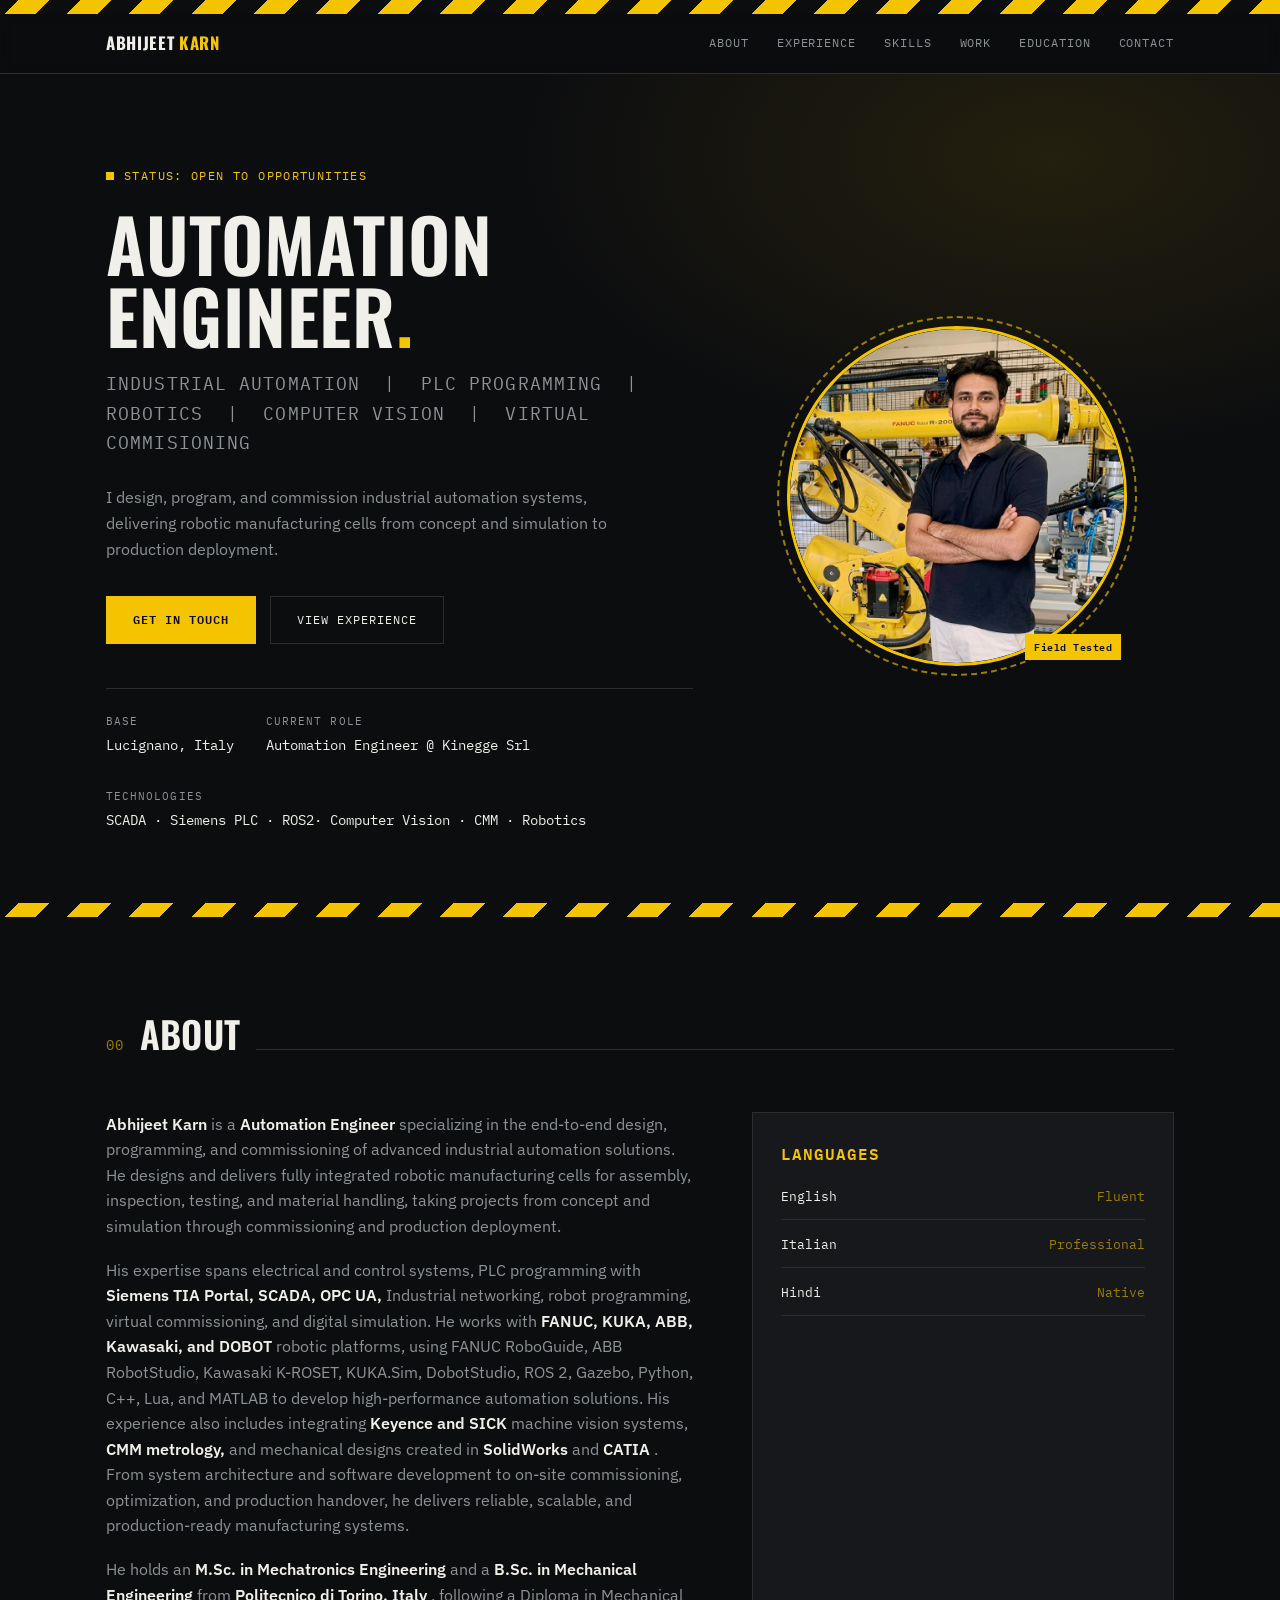
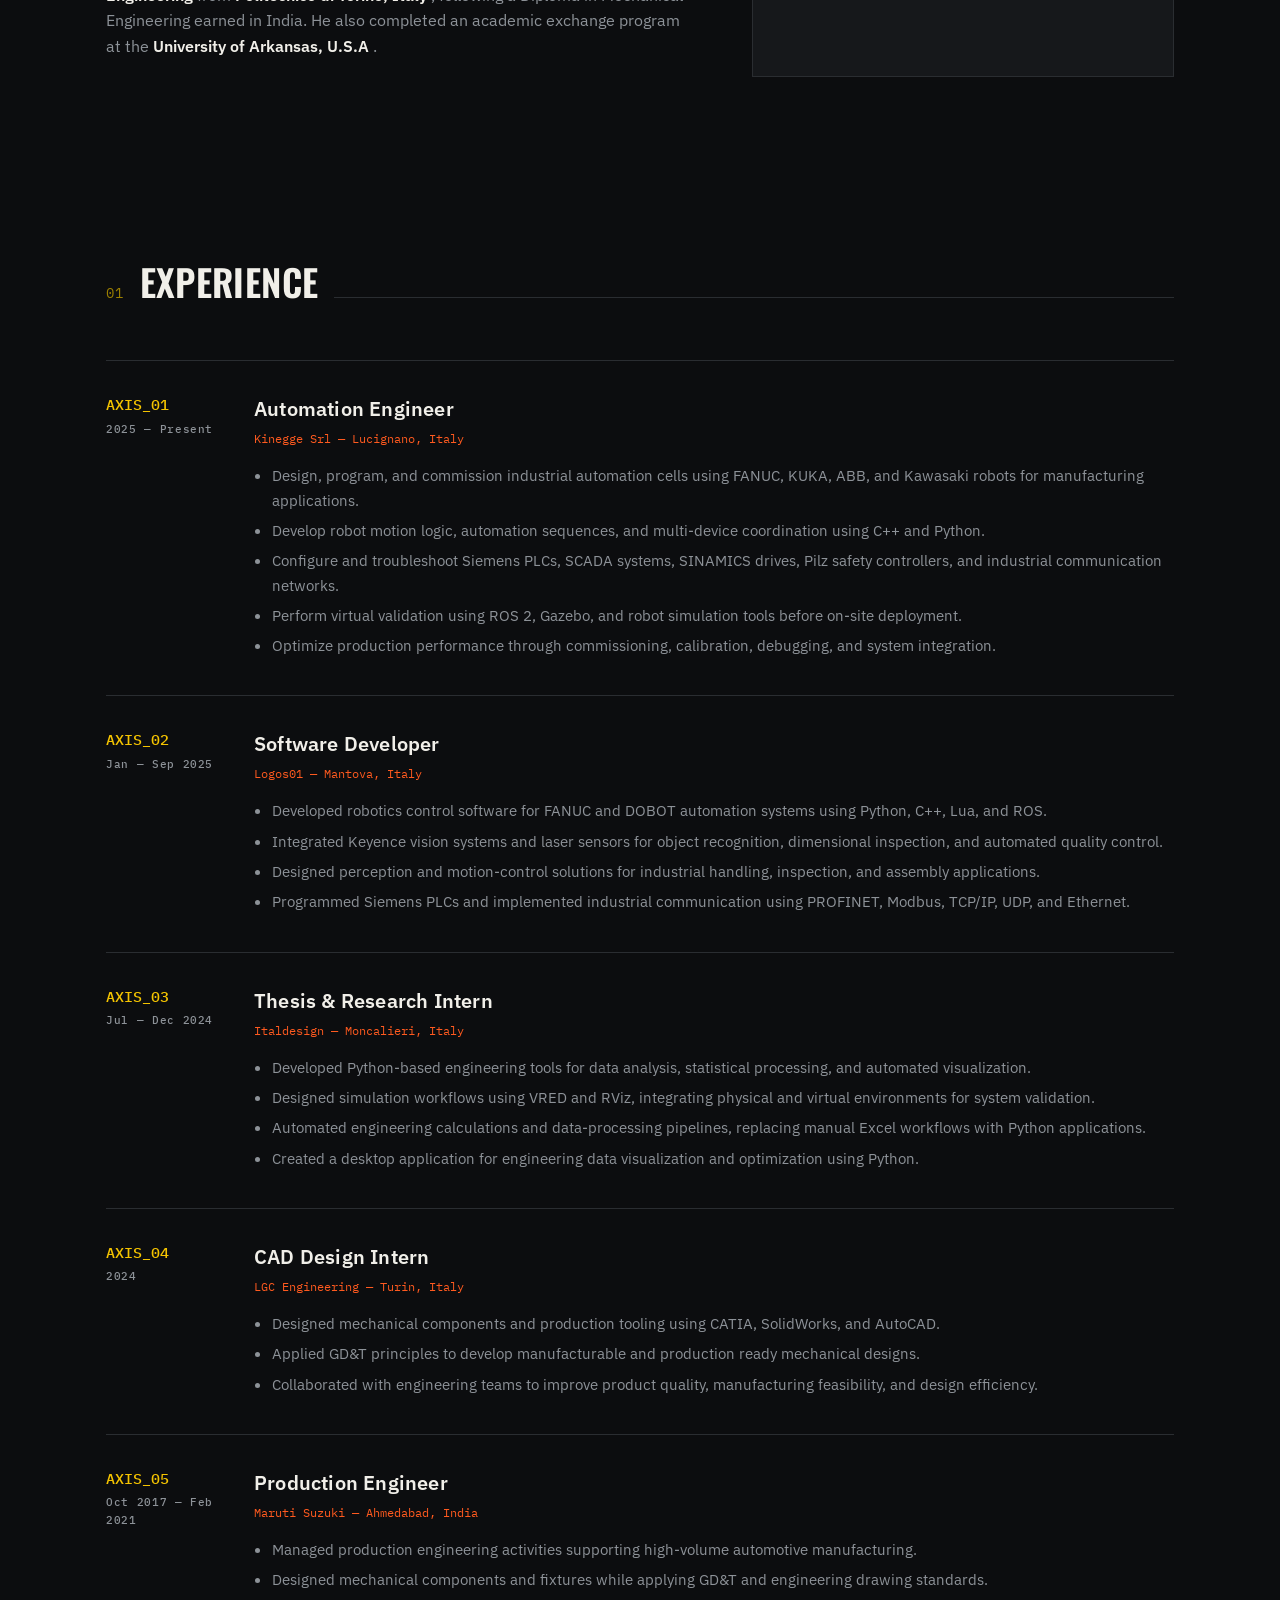
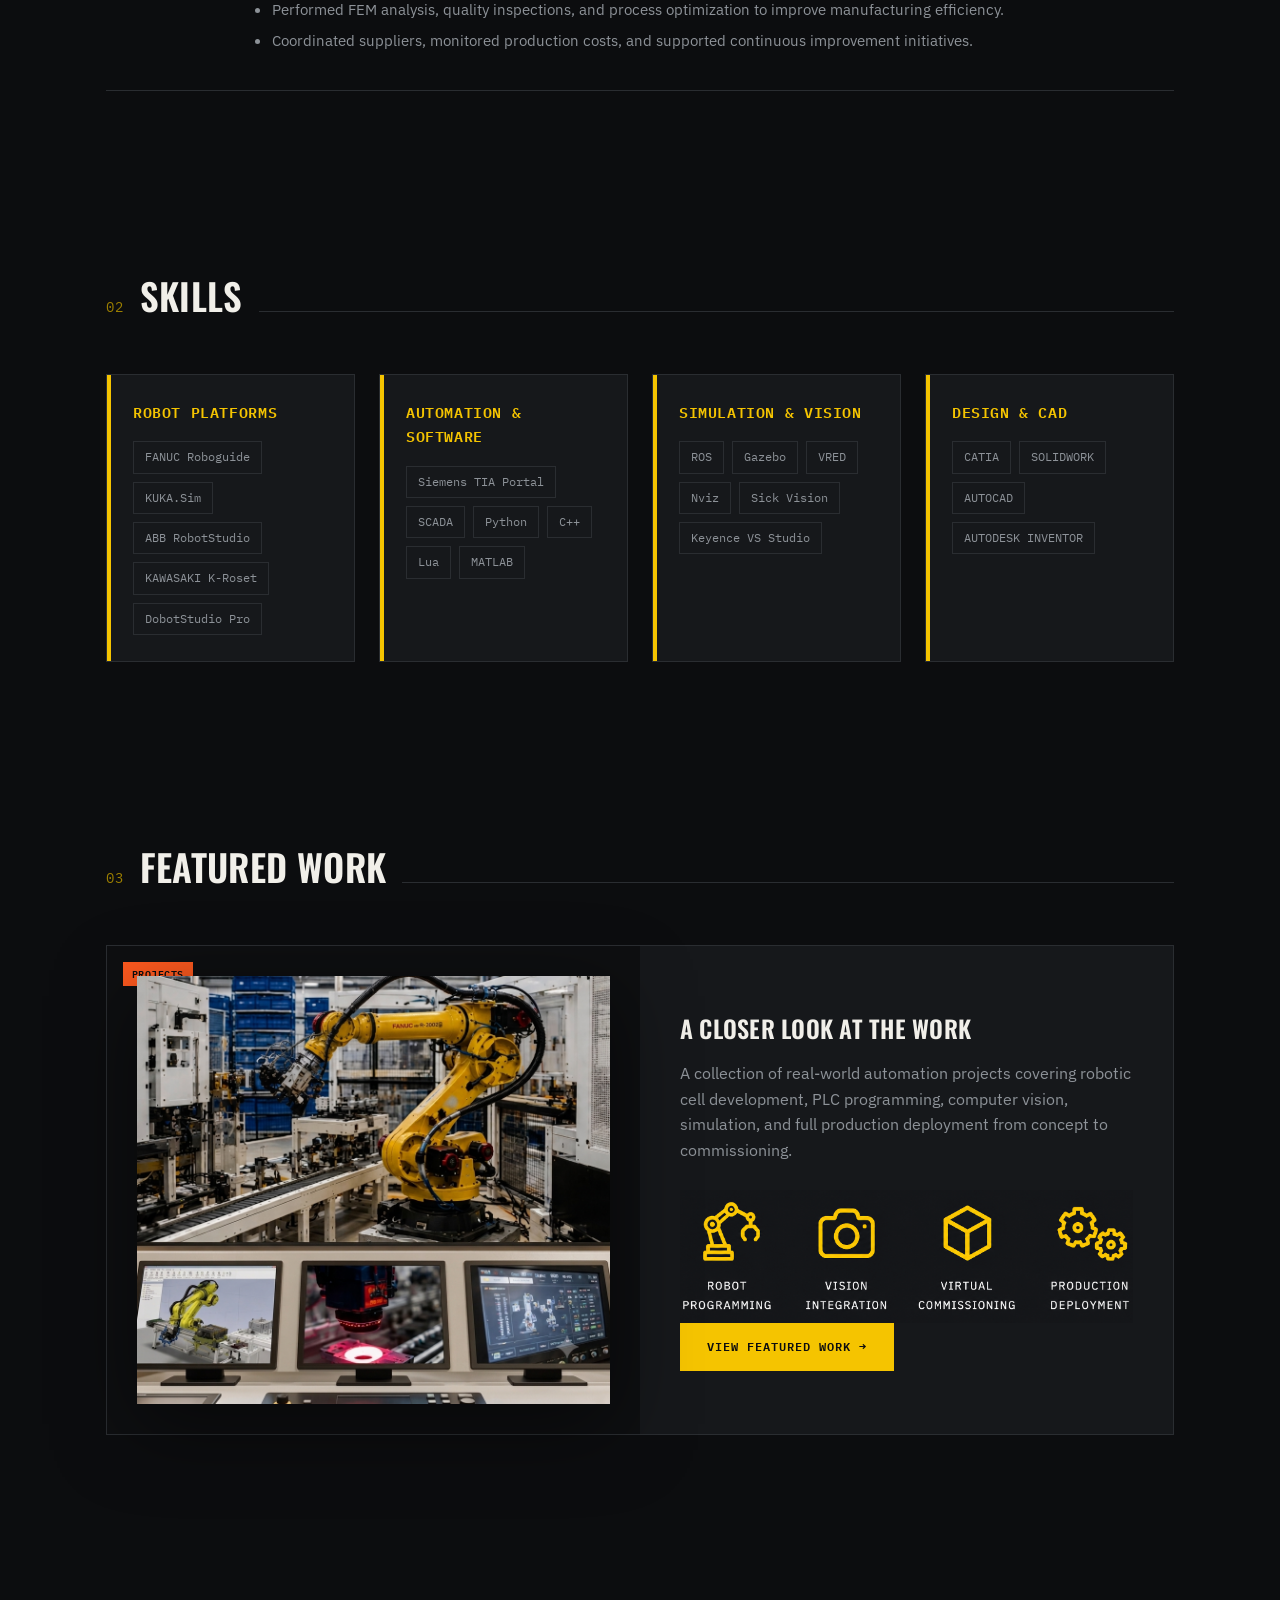
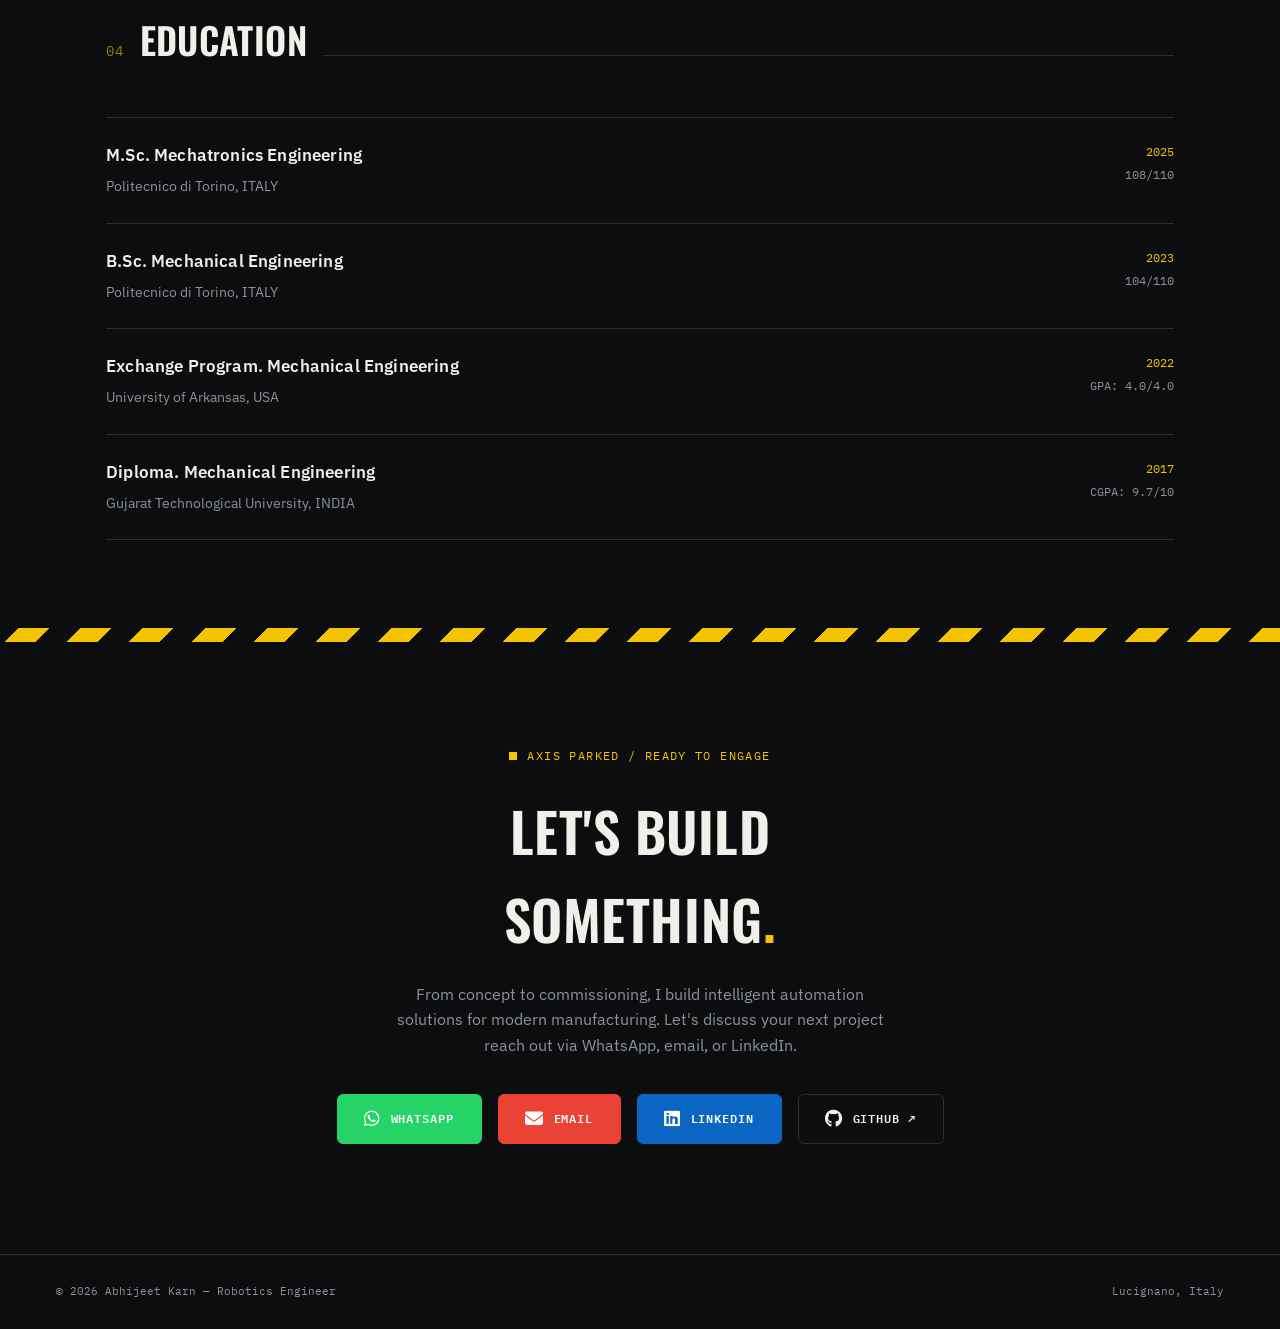
==== commit b0d4b3be: "thumb" ====
--- a/index.html
+++ b/index.html
@@ -47,7 +47,7 @@
     <div class="hero-photo-col">
       <div class="photo-ring">
         <img src="images/abhi.jpg" alt="Abhijeet Karn">
-        <div class="photo-tag">J1&mdash;J6 READY</div>
+        <div class="photo-tag">Field Tested</div>
       </div>
     </div>
   </div>
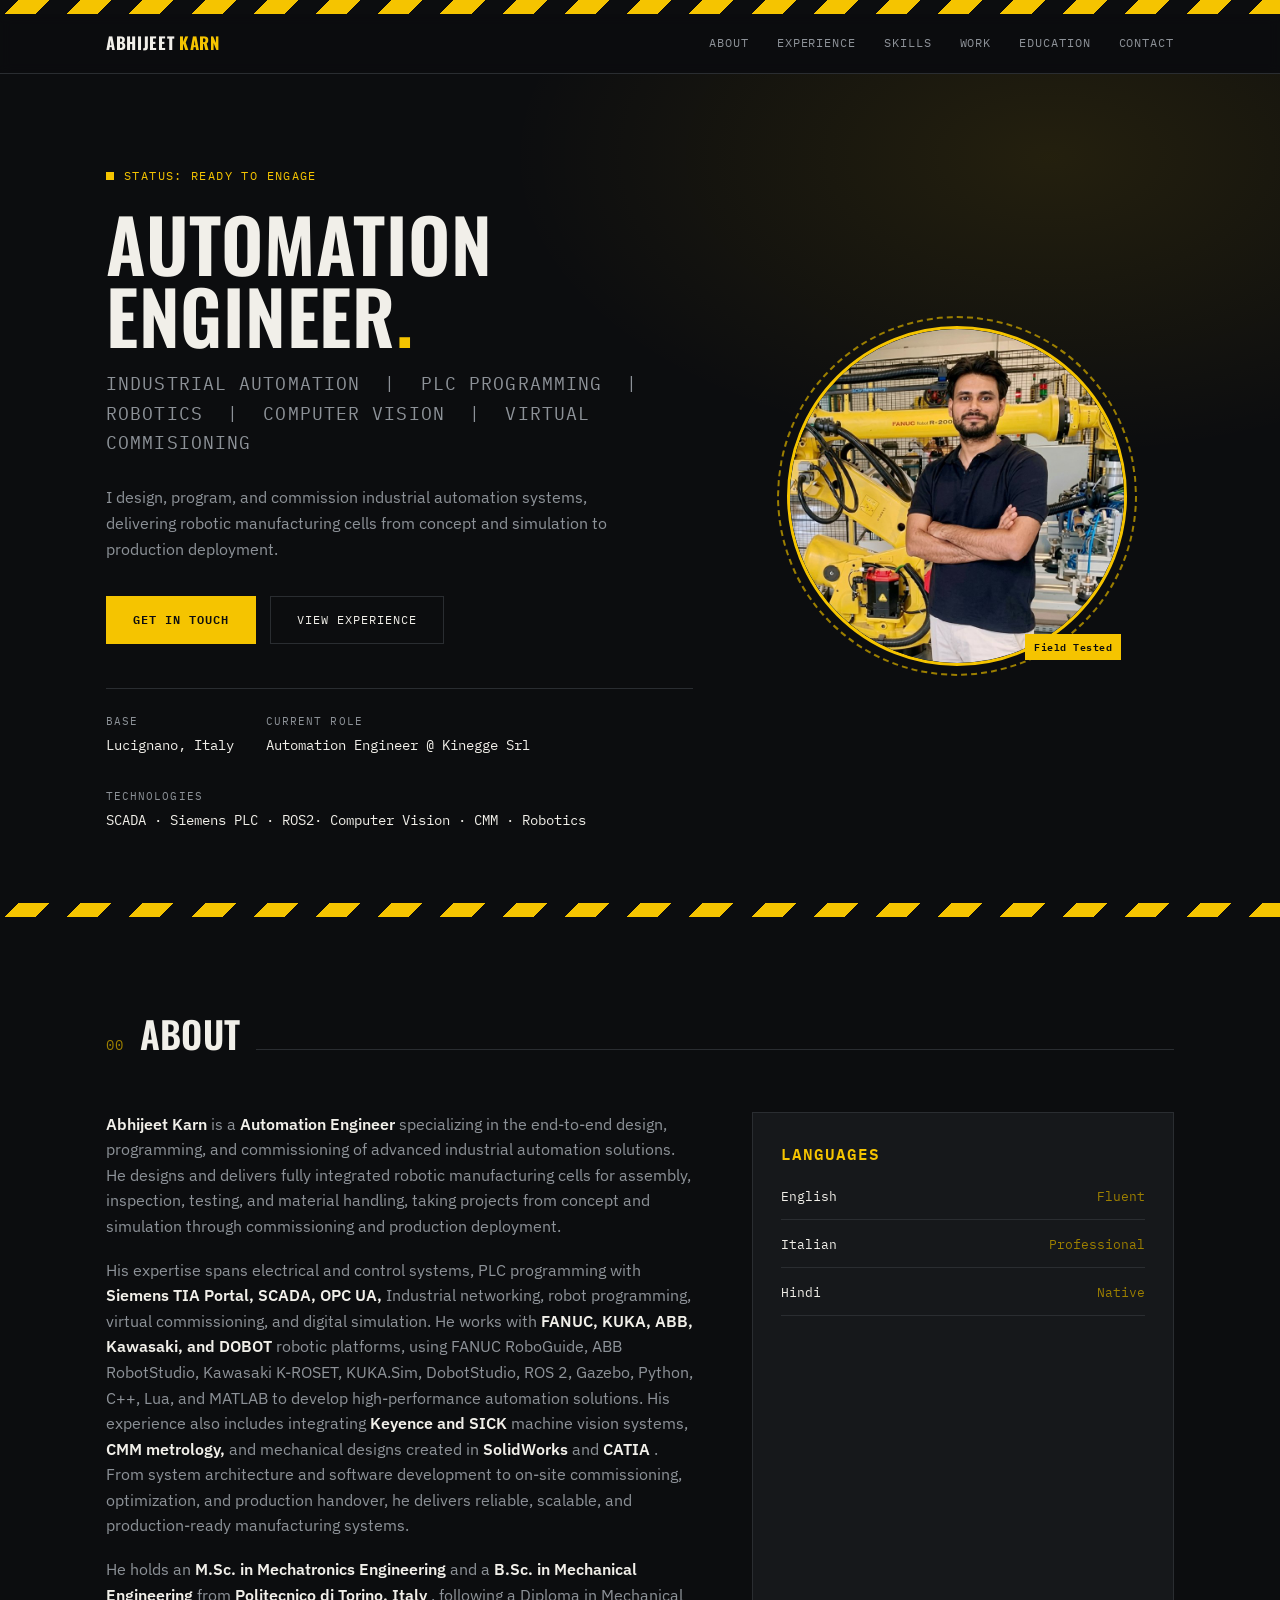
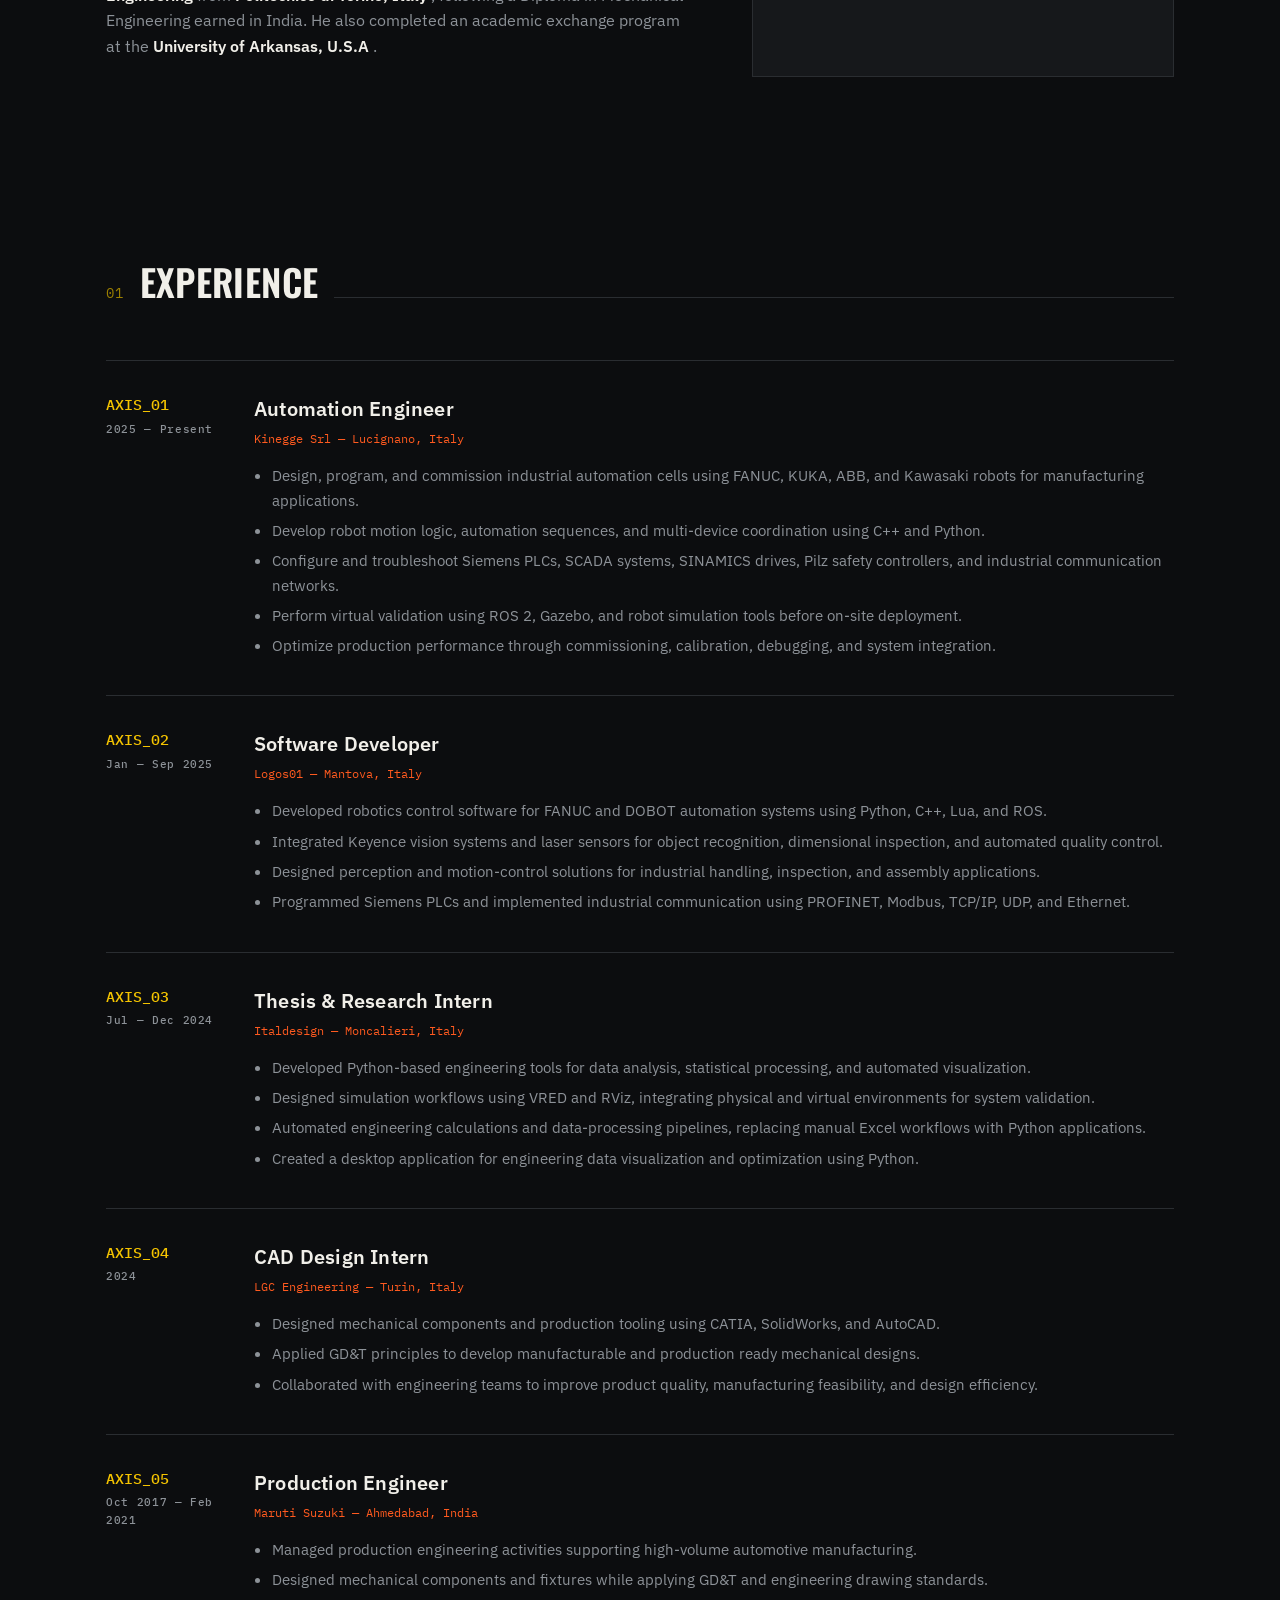
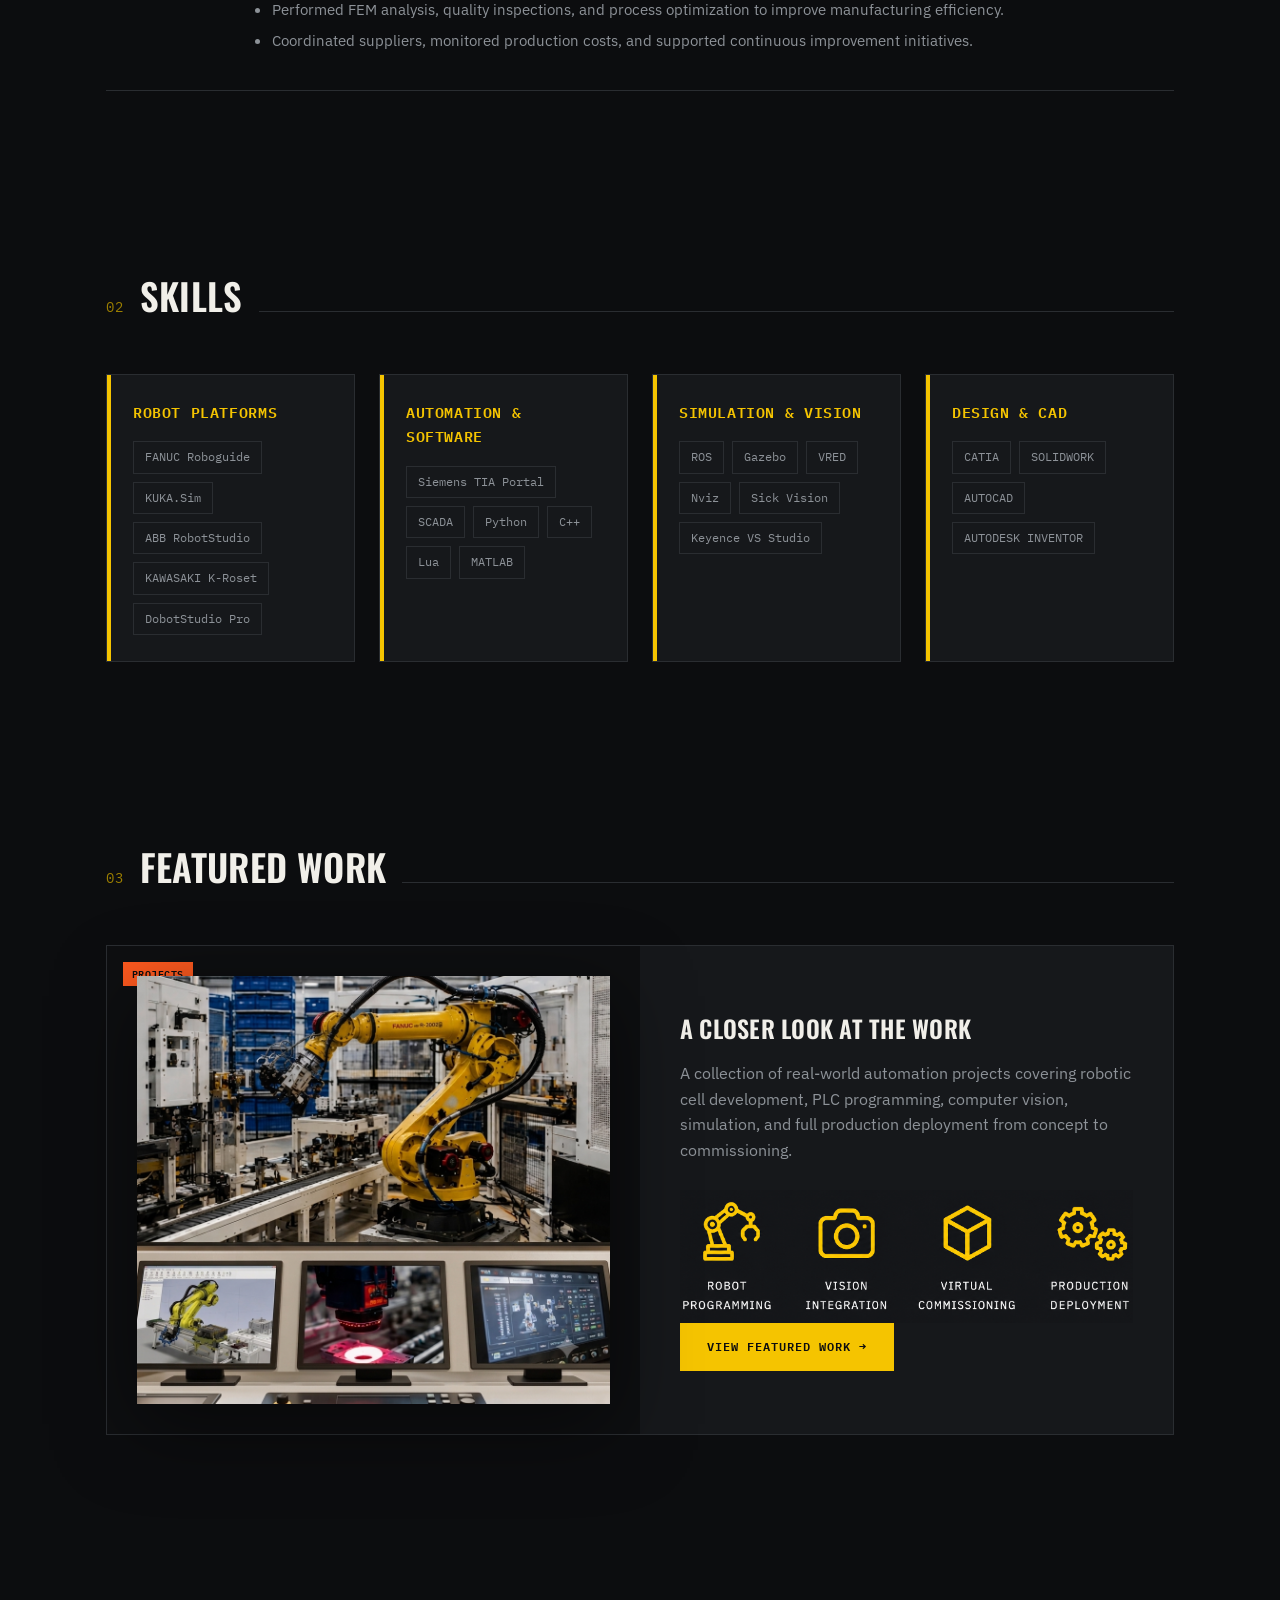
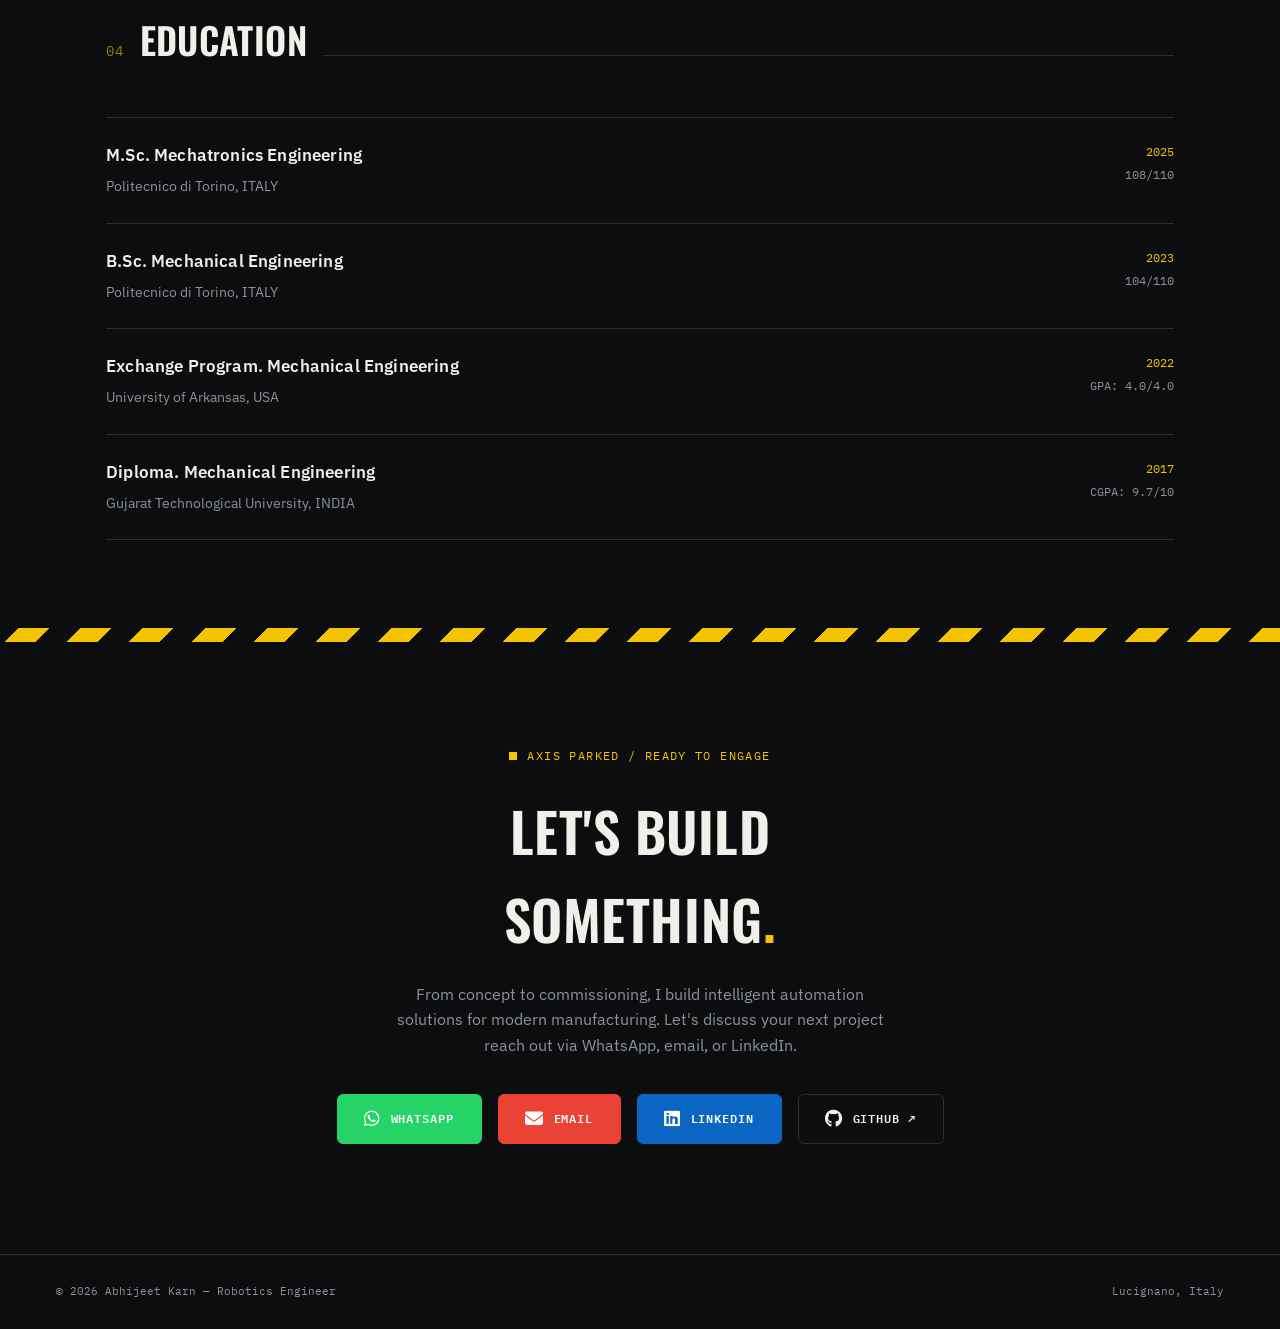
==== commit b85e6a1a: "status" ====
--- a/index.html
+++ b/index.html
@@ -30,7 +30,7 @@
 <section class="hero">
   <div class="wrap hero-grid">
     <div>
-      <div class="eyebrow mono">Status: Open to opportunities</div>
+      <div class="eyebrow mono">Status: Ready to engage</div>
       <h1>Automation<br>Engineer<span class="accent">.</span></h1>
       <div class="hero-role mono">Industrial Automation &nbsp;|&nbsp; PLC Programming &nbsp;|&nbsp; Robotics &nbsp;|&nbsp; Computer Vision &nbsp;|&nbsp; Virtual Commisioning</div>
       <p class="hero-desc">I design, program, and commission industrial automation systems, delivering robotic manufacturing cells from concept and simulation to production deployment.</p>
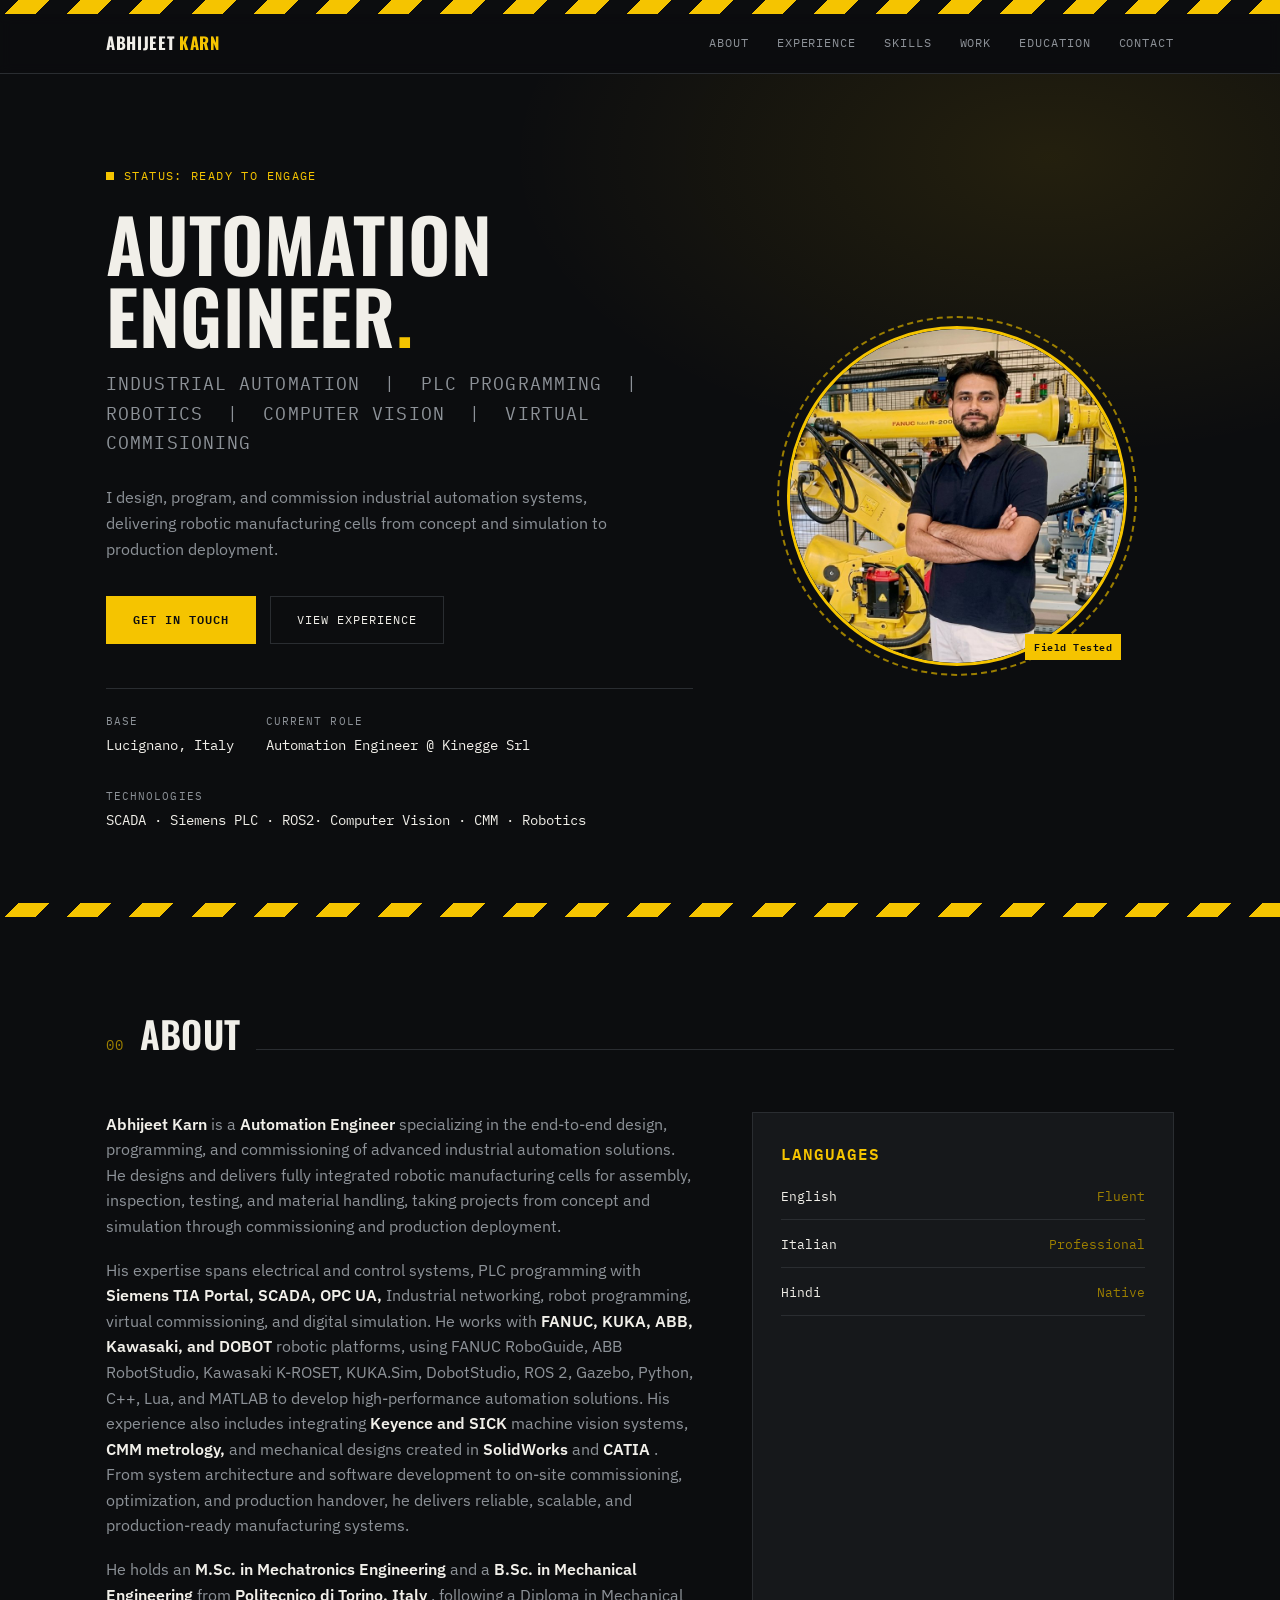
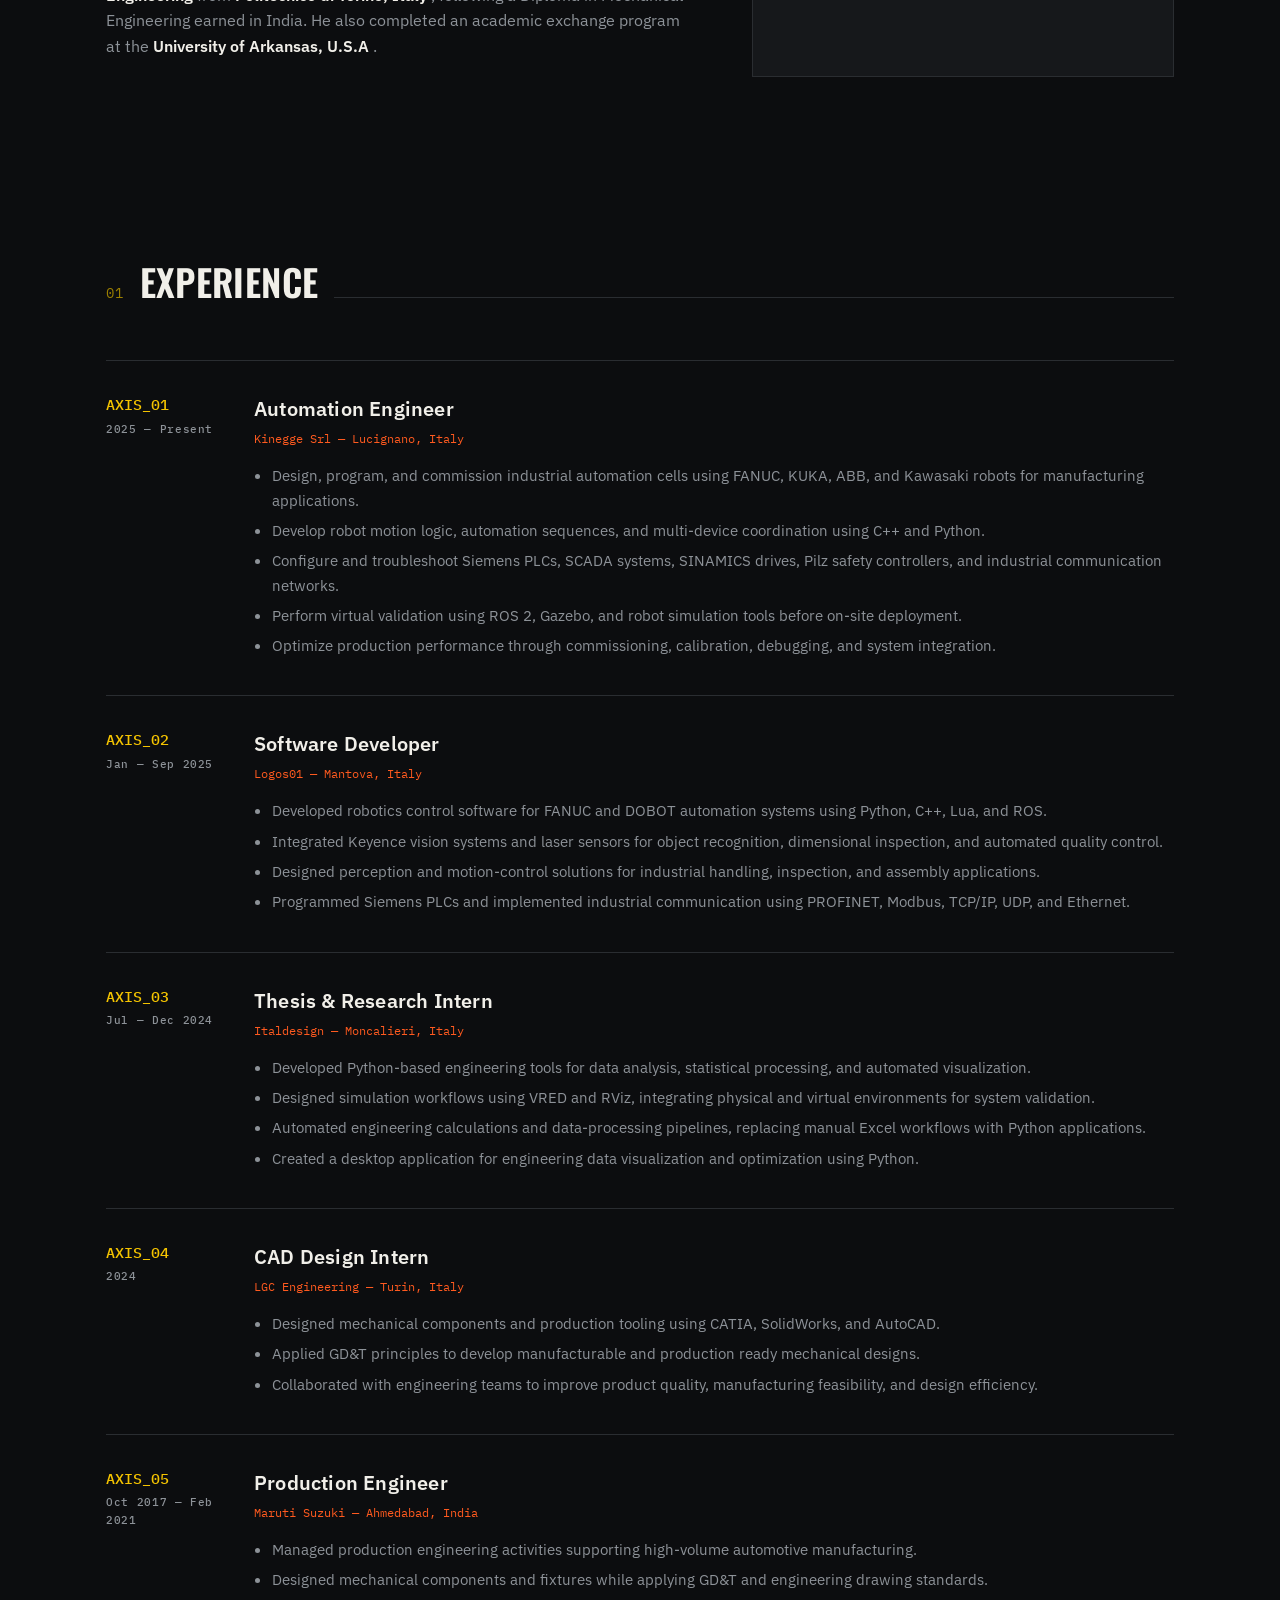
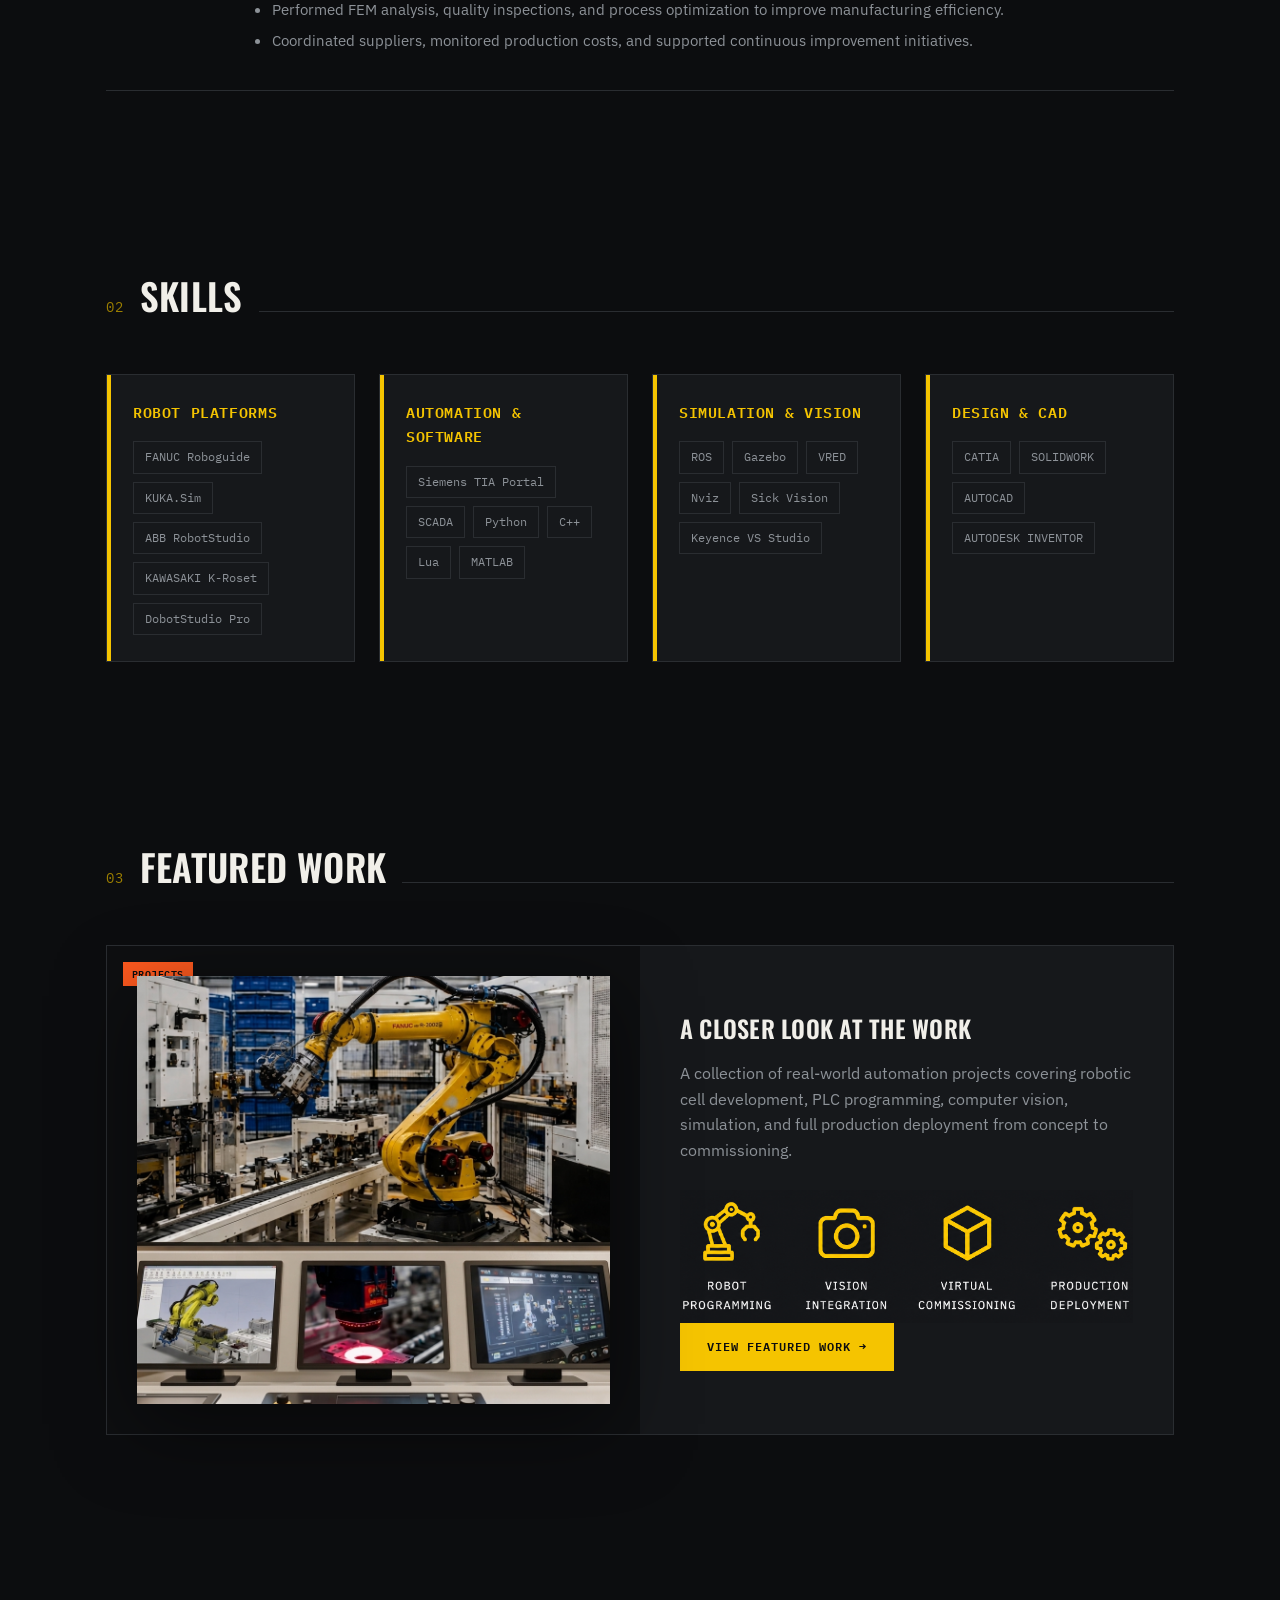
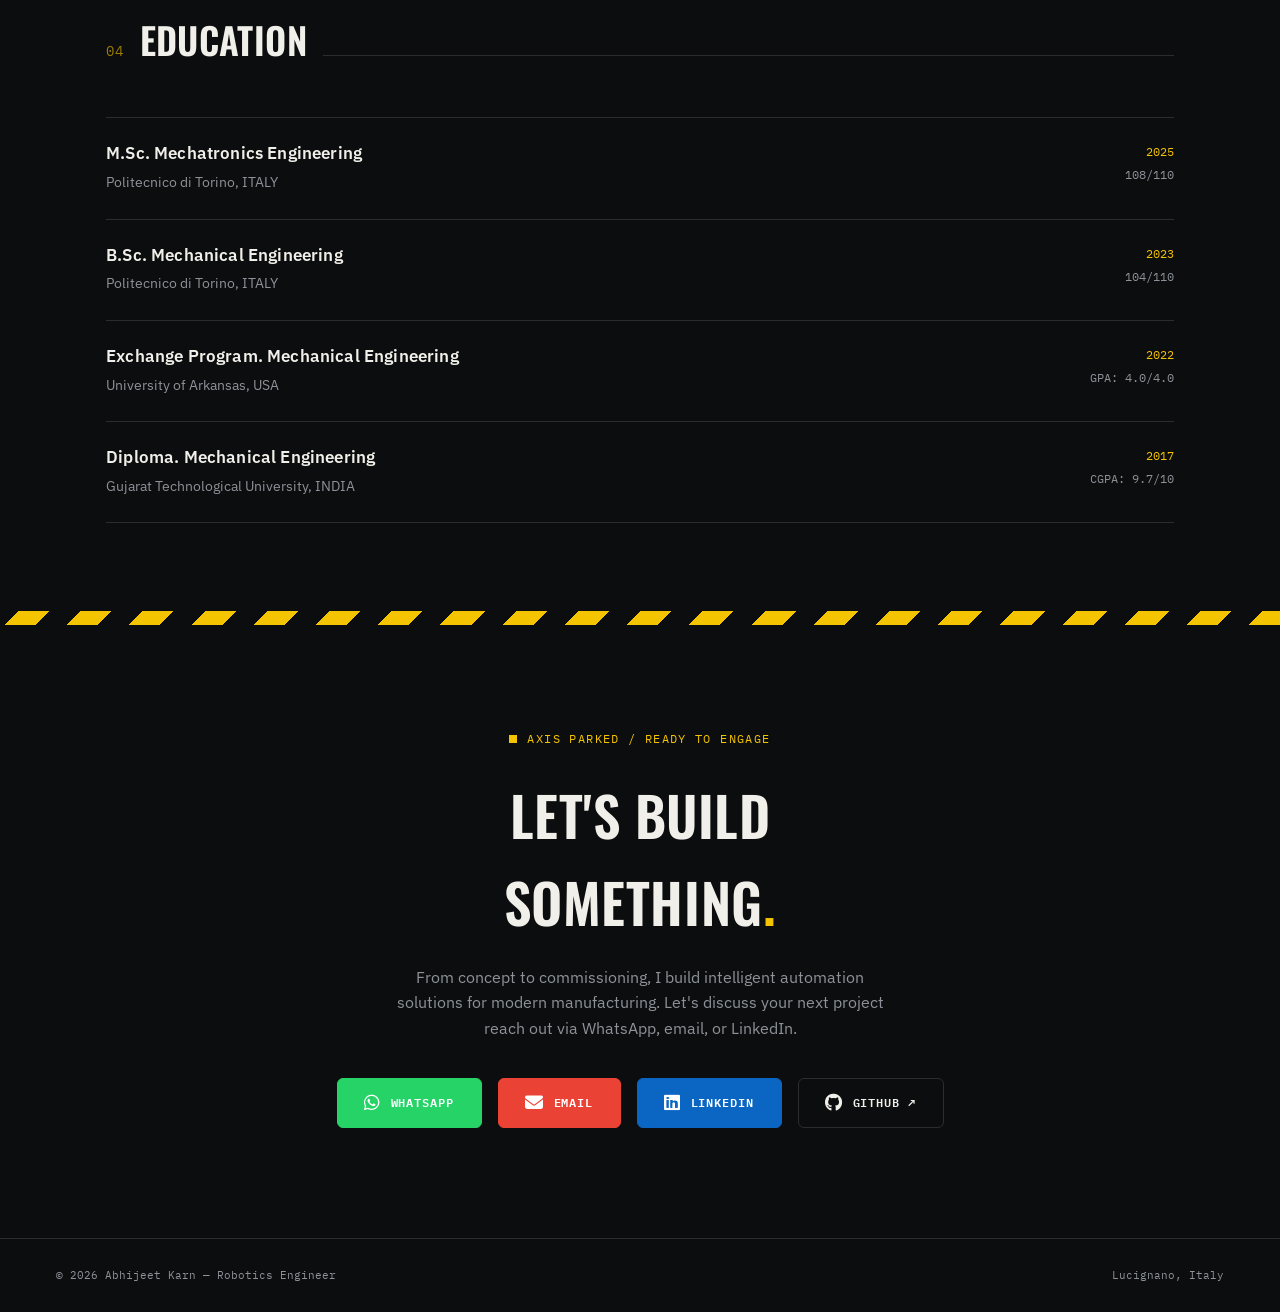
==== commit fa64418e: "education" ====
--- a/index.html
+++ b/index.html
@@ -247,8 +247,9 @@
   </div>
 </section>
 
-<section id="education">
-  <div class="wrap">
+<section id="education" class="education">
+  <div class="wrap">
+    
     <div class="section-head">
       <span class="section-num mono">04</span>
       <h2>Education</h2>
--- a/styles.css
+++ b/styles.css
@@ -493,24 +493,101 @@
 .project-nav-links a{color:var(--yellow);}
 .project-nav-links a:hover{text-decoration:underline;}
 
-/* EDUCATION */
+/* ===========================
+   EDUCATION
+=========================== */
+
 .edu-item{
-  display:flex; justify-content:space-between; align-items:flex-start;
-  gap:20px;
-  padding:24px 0;
-  border-top:1px solid var(--line);
-  flex-wrap:wrap;
-}
-.edu-item:last-child{border-bottom:1px solid var(--line);}
-.edu-left h3{font-size:1.05rem; font-family:'IBM Plex Sans',sans-serif; font-weight:600; text-transform:none; margin-bottom:4px;}
-.edu-left span{color:var(--text-mute); font-size:0.88rem;}
+    display:grid;
+    grid-template-columns:minmax(0, 1fr) 75px;
+    column-gap:20px;
+    align-items:start;
+    padding:24px 0;
+    border-top:1px solid var(--line);
+}
+
+.edu-item:last-child{
+    border-bottom:1px solid var(--line);
+}
+
+.edu-left{
+    min-width:0;
+}
+
+.edu-left h3{
+    font-size:1.05rem;
+    font-family:'IBM Plex Sans',sans-serif;
+    font-weight:600;
+    text-transform:none;
+    margin-bottom:4px;
+    line-height:1.35;
+}
+
+.edu-left span{
+    color:var(--text-mute);
+    font-size:0.88rem;
+}
+
 .edu-right{
-  text-align:right;
-  font-family:'IBM Plex Mono', monospace;
-  font-size:0.78rem;
-}
-.edu-right .yr{color:var(--yellow);}
-.edu-right .score{color:var(--text-mute); display:block; margin-top:3px;}
+    width:75px;
+    text-align:right;
+    font-family:'IBM Plex Mono',monospace;
+    font-size:0.78rem;
+    display:flex;
+    flex-direction:column;
+    align-items:flex-end;
+    flex-shrink:0;
+}
+
+.edu-right .yr{
+    color:var(--yellow);
+    white-space:nowrap;
+}
+
+.edu-right .score{
+    color:var(--text-mute);
+    display:block;
+    margin-top:3px;
+    white-space:nowrap;
+}
+
+
+/* ===========================
+   MOBILE
+=========================== */
+
+@media (max-width:768px){
+
+    .edu-item{
+        grid-template-columns:minmax(0,1fr) 65px;
+        column-gap:15px;
+        padding:22px 0;
+    }
+
+    .edu-right{
+        width:65px;
+        text-align:right;
+        align-items:flex-end;
+    }
+
+    .edu-left h3{
+        font-size:0.98rem;
+        line-height:1.4;
+    }
+
+    .edu-left span{
+        font-size:0.78rem;
+        line-height:1.4;
+    }
+
+    .edu-right .yr{
+        font-size:0.75rem;
+    }
+
+    .edu-right .score{
+        font-size:0.68rem;
+    }
+}
 
 /* ===========================
    CONTACT
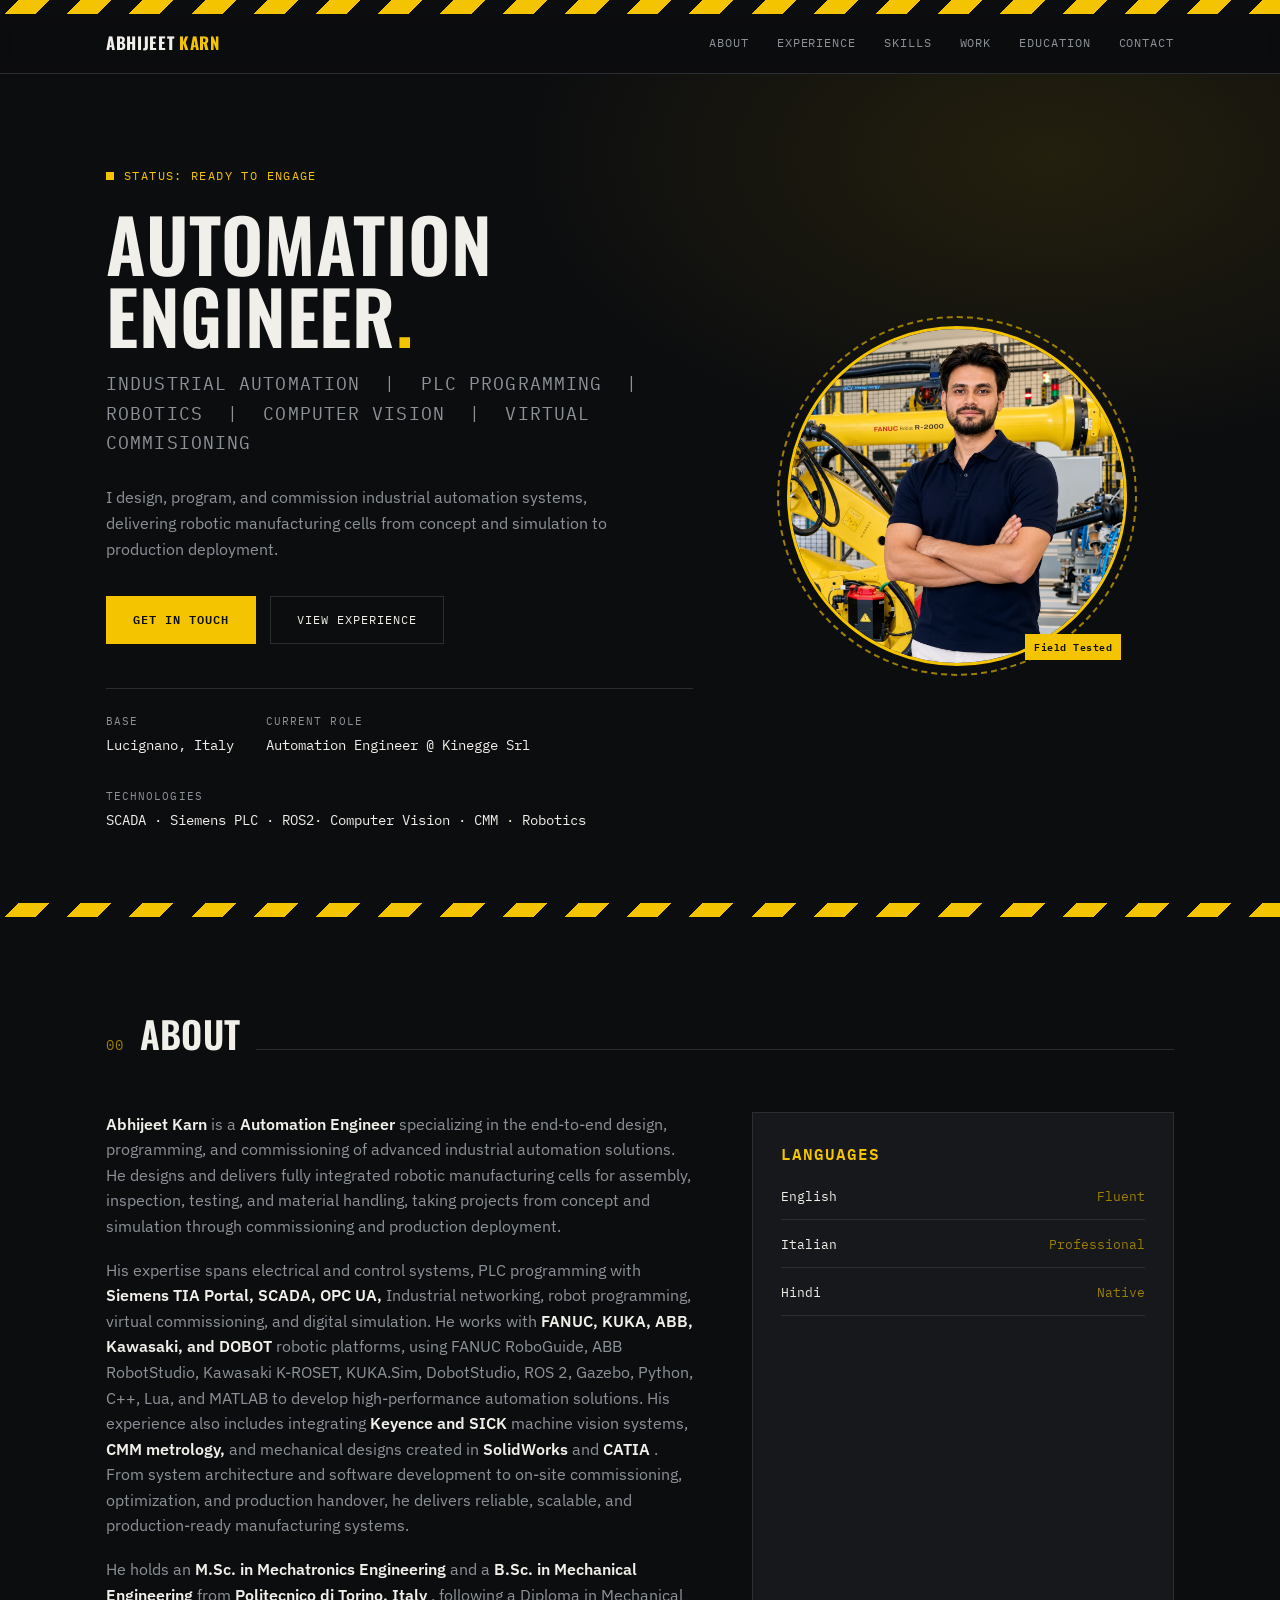
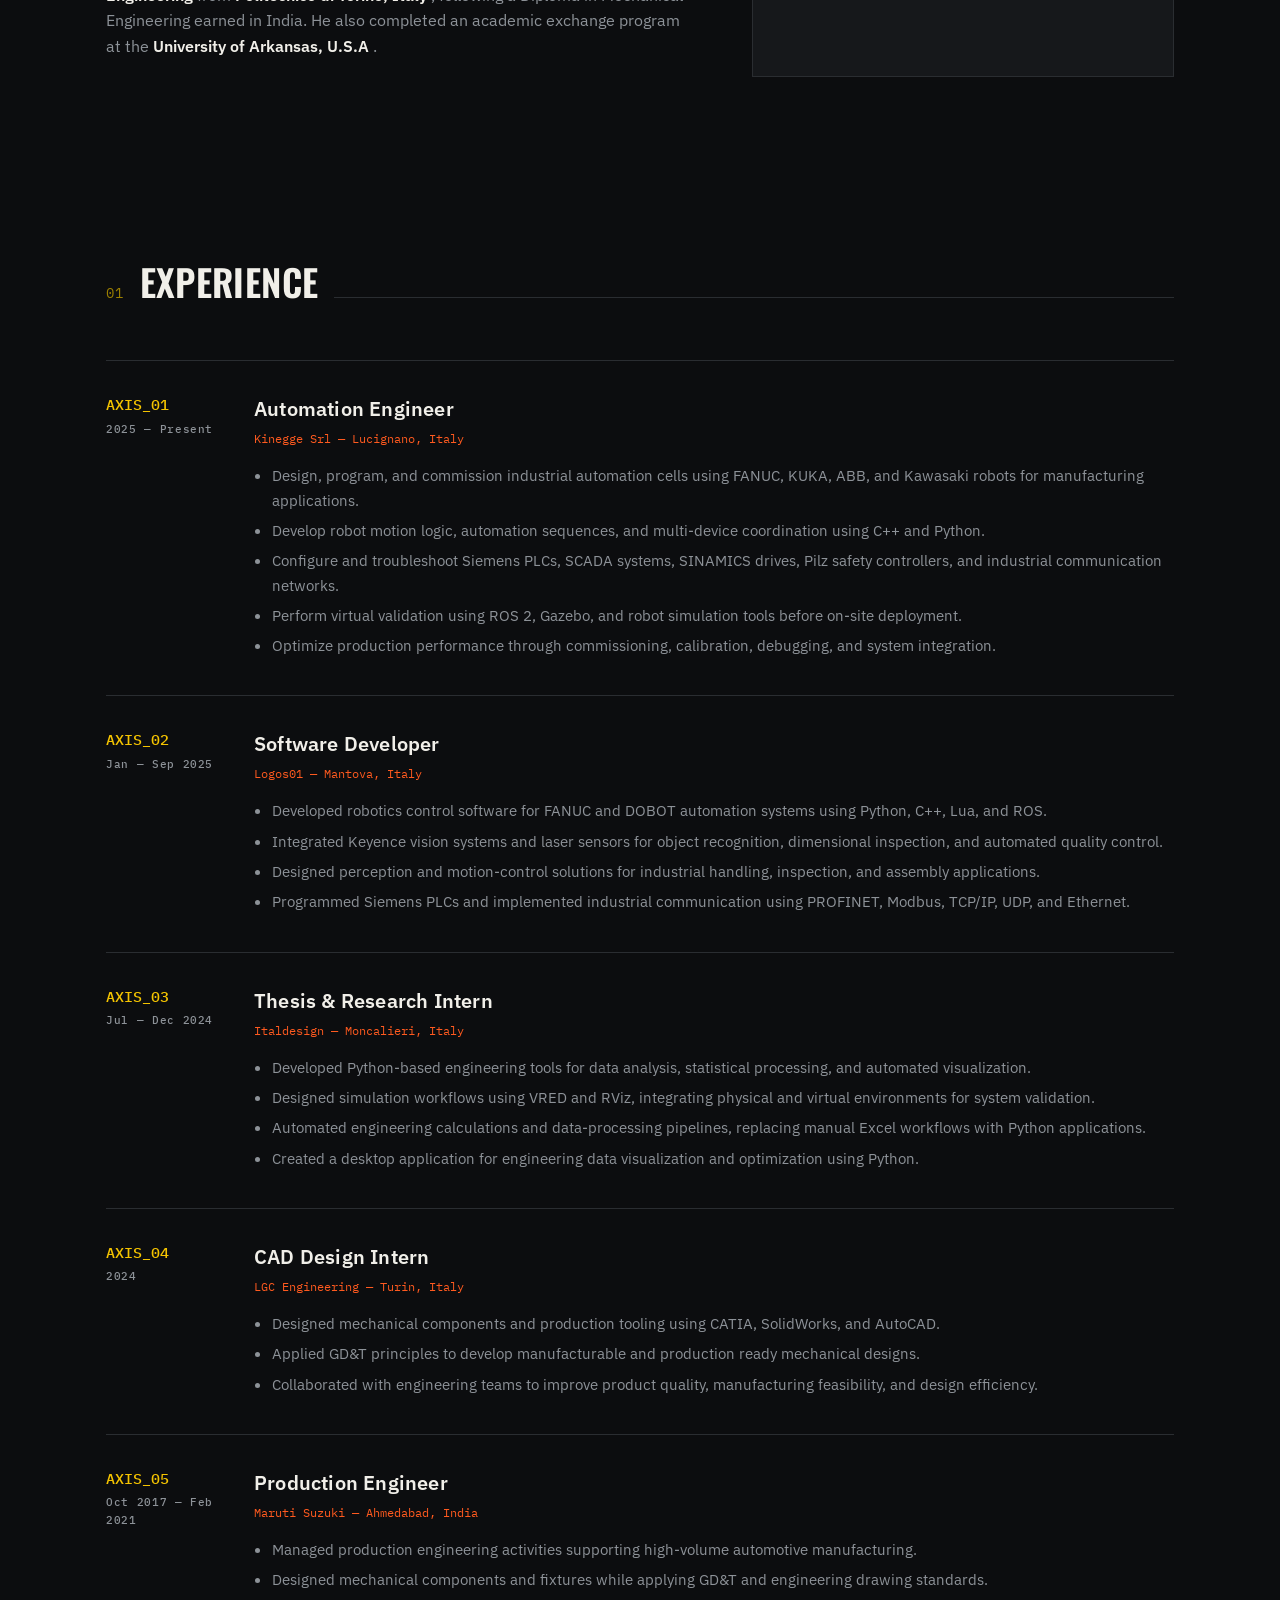
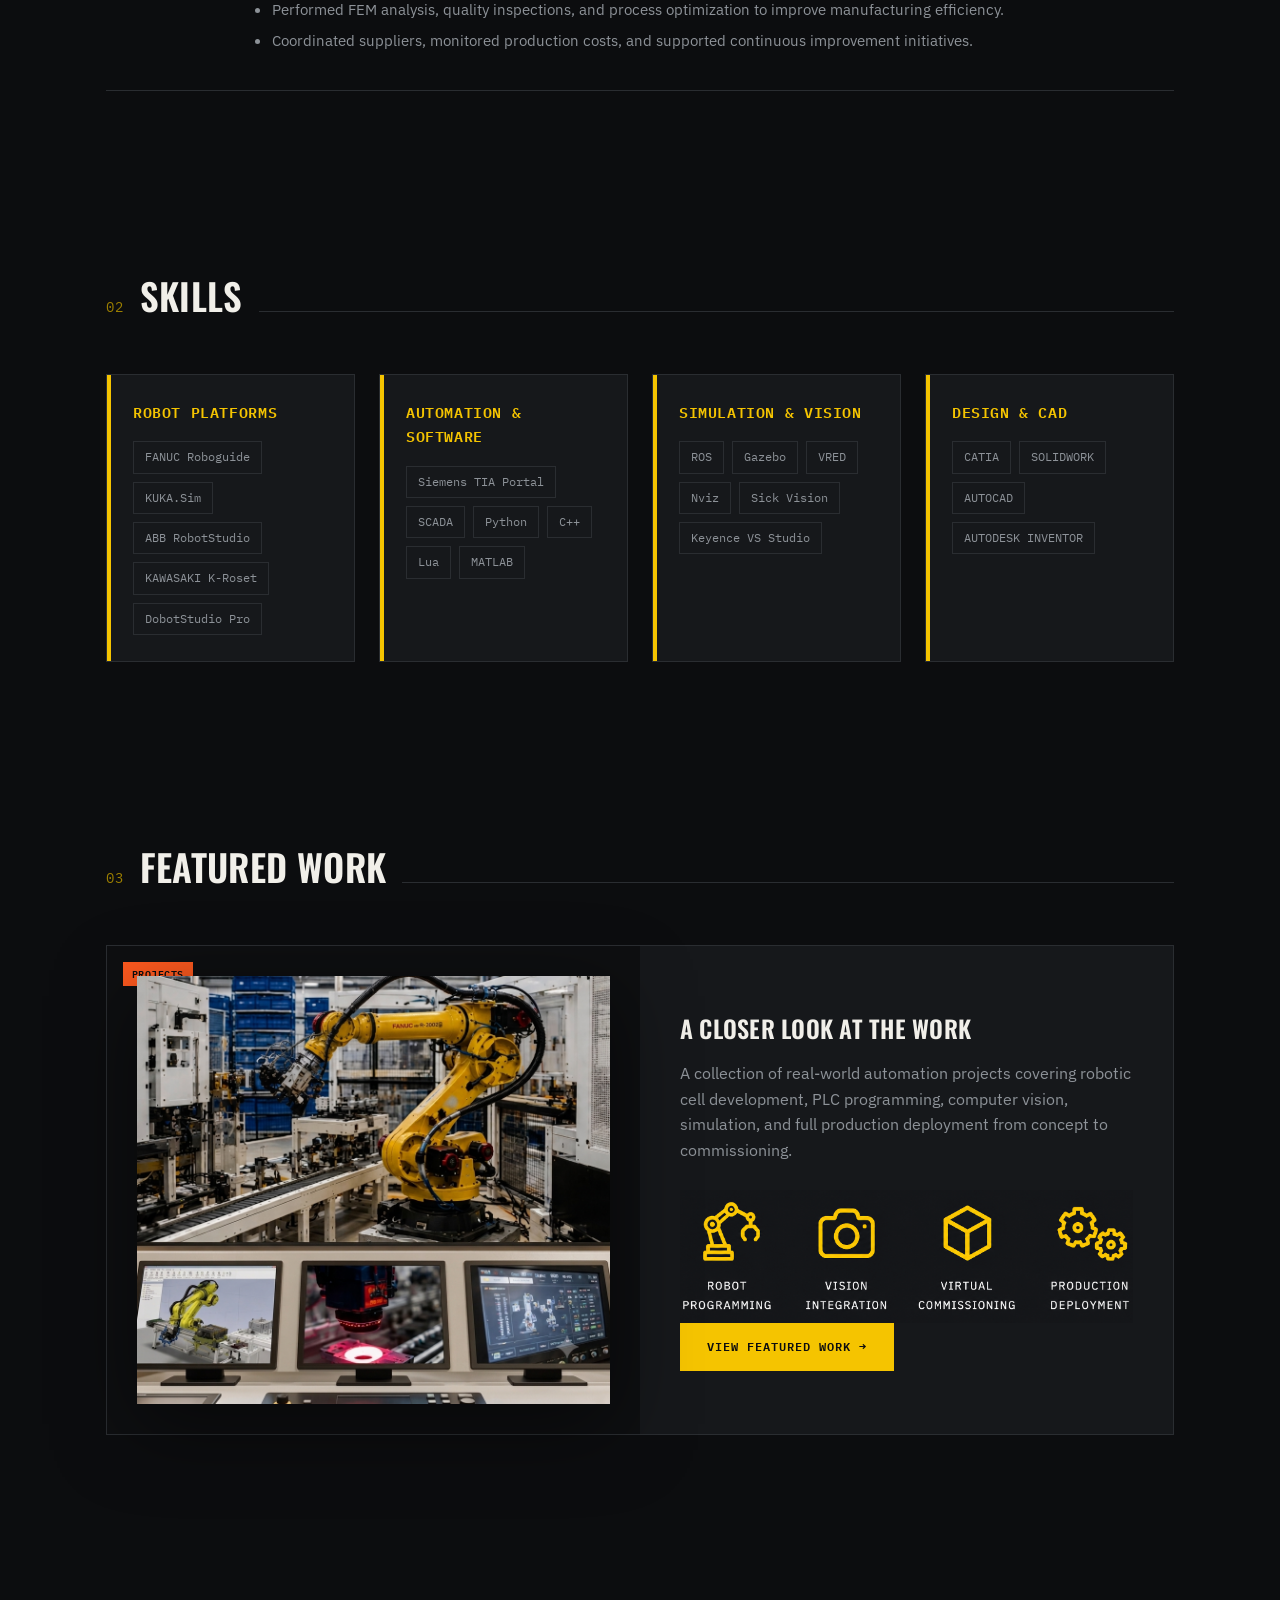
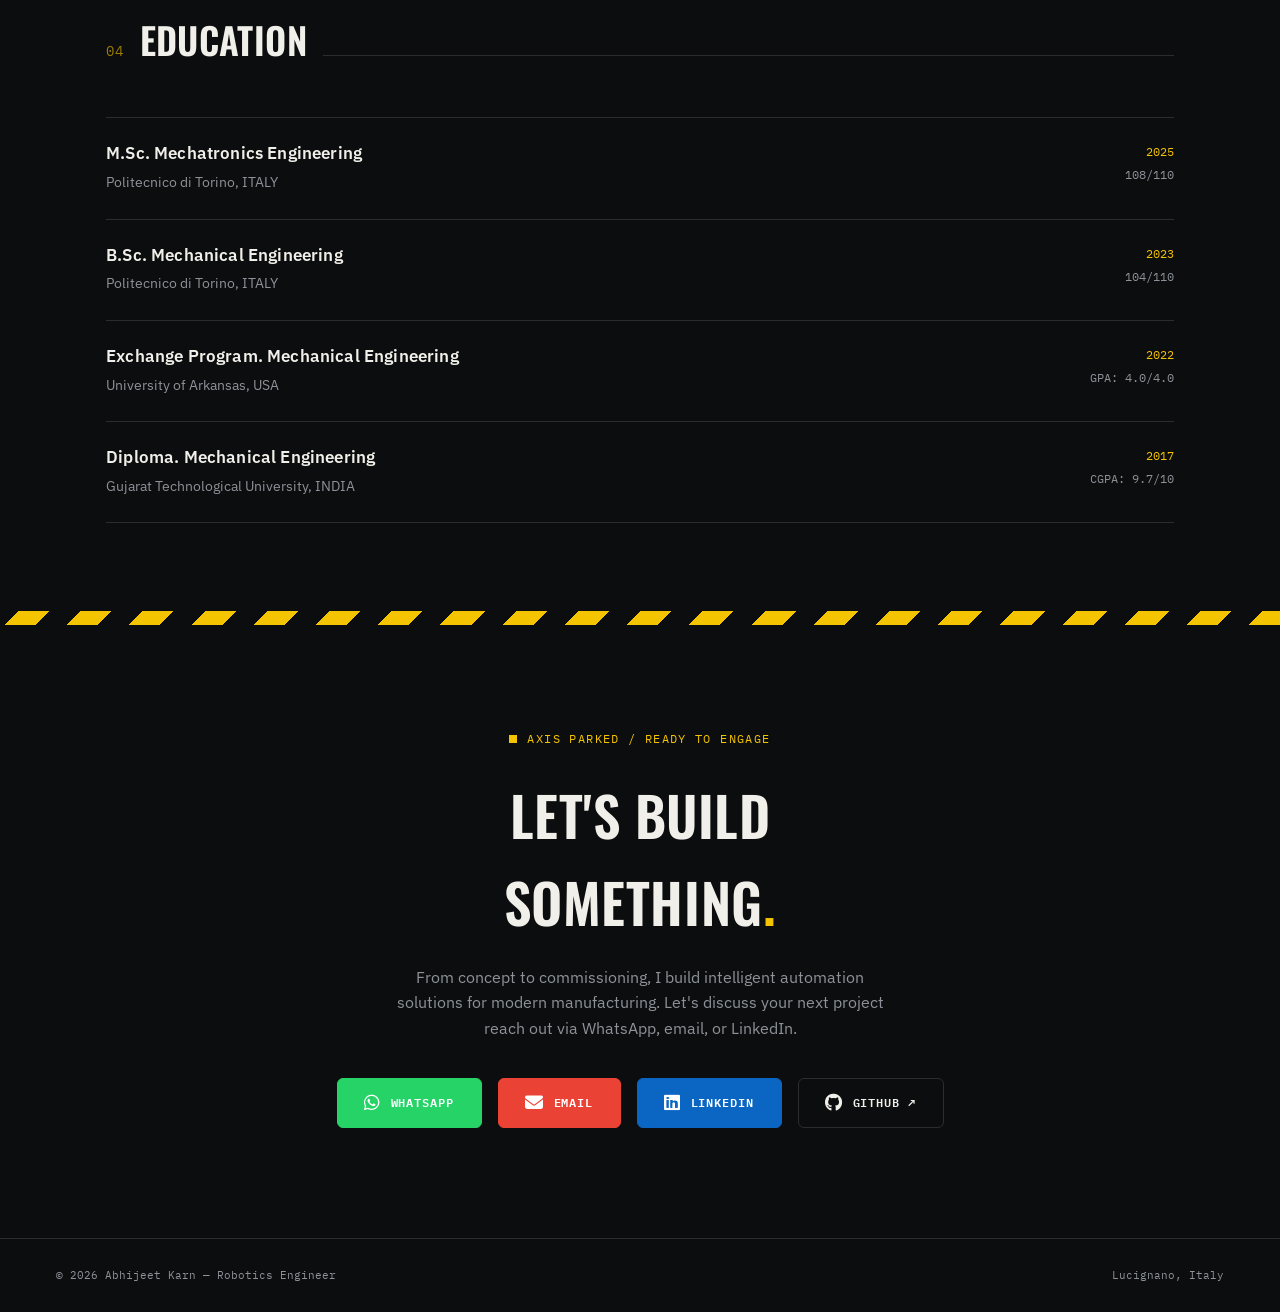
==== commit ccf2bdfc: "dp" ====
--- a/index.html
+++ b/index.html
@@ -249,7 +249,7 @@
 
 <section id="education" class="education">
   <div class="wrap">
-    
+
     <div class="section-head">
       <span class="section-num mono">04</span>
       <h2>Education</h2>
